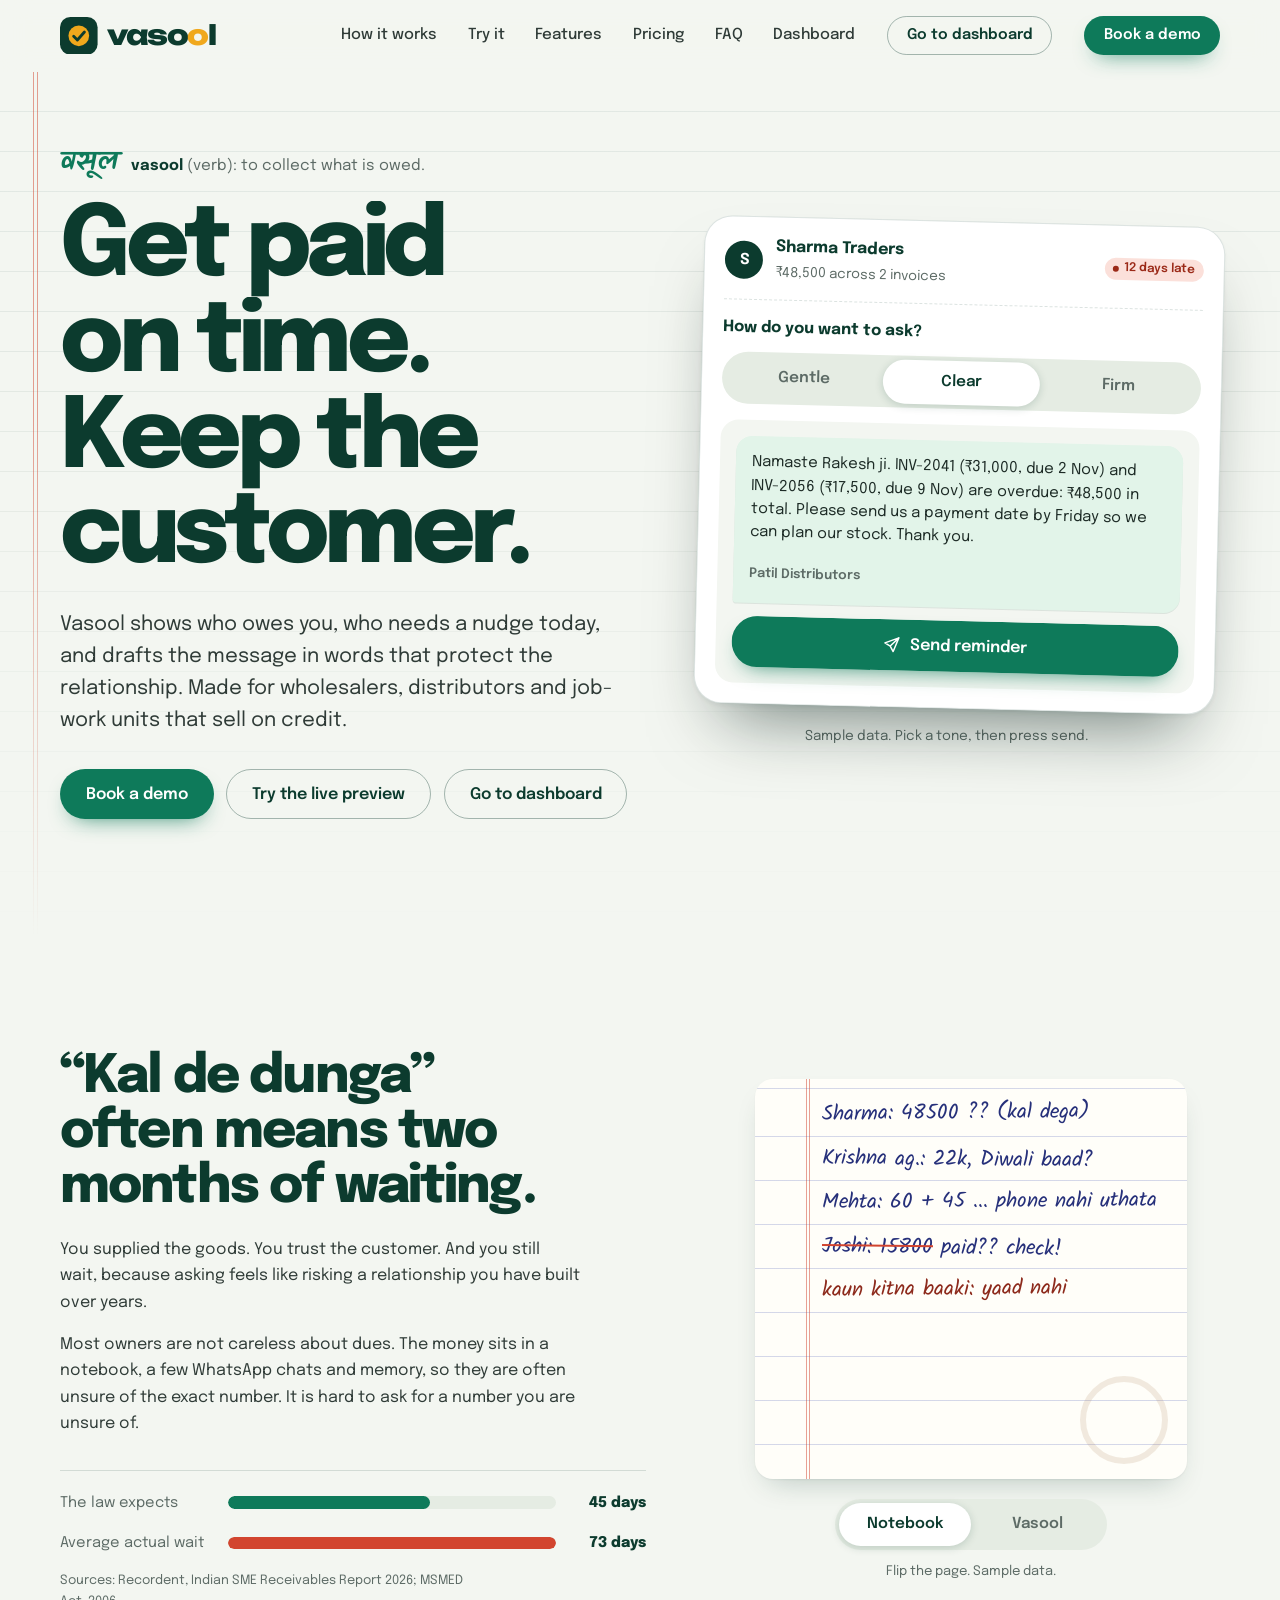
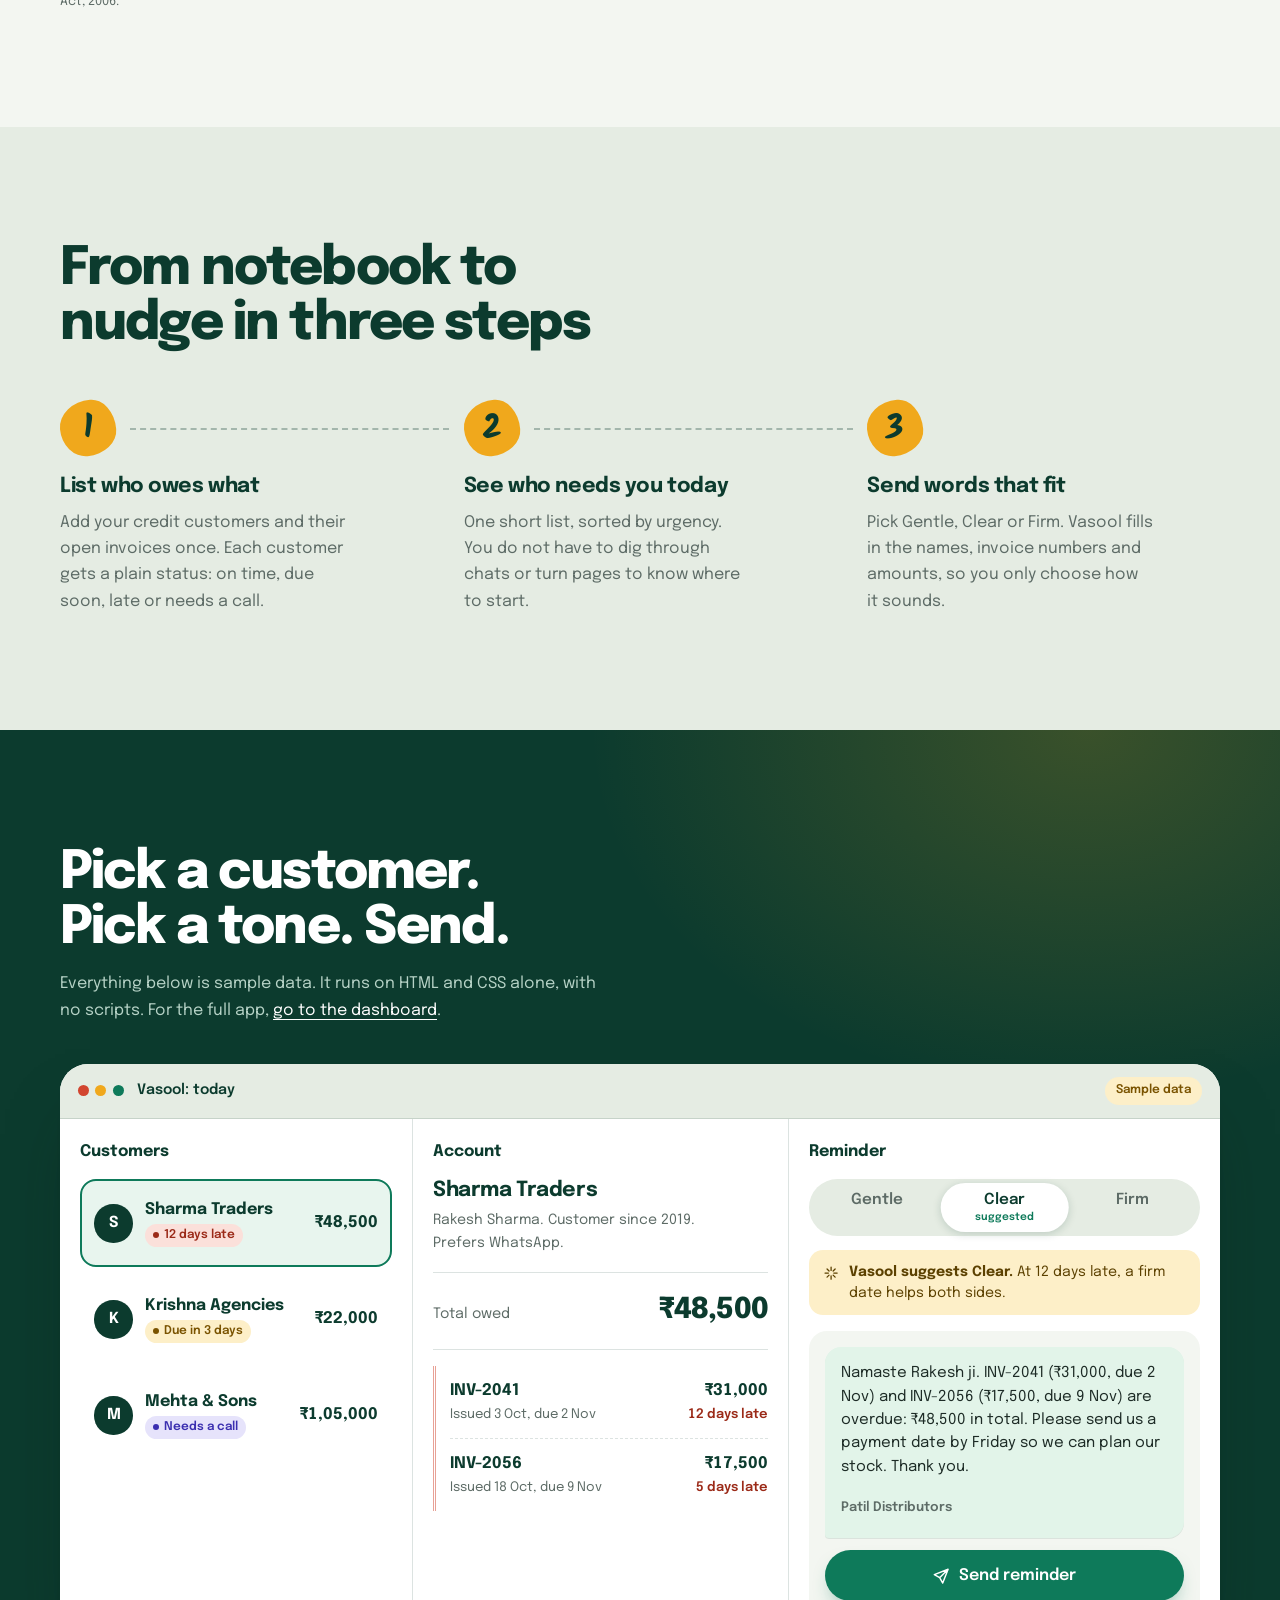
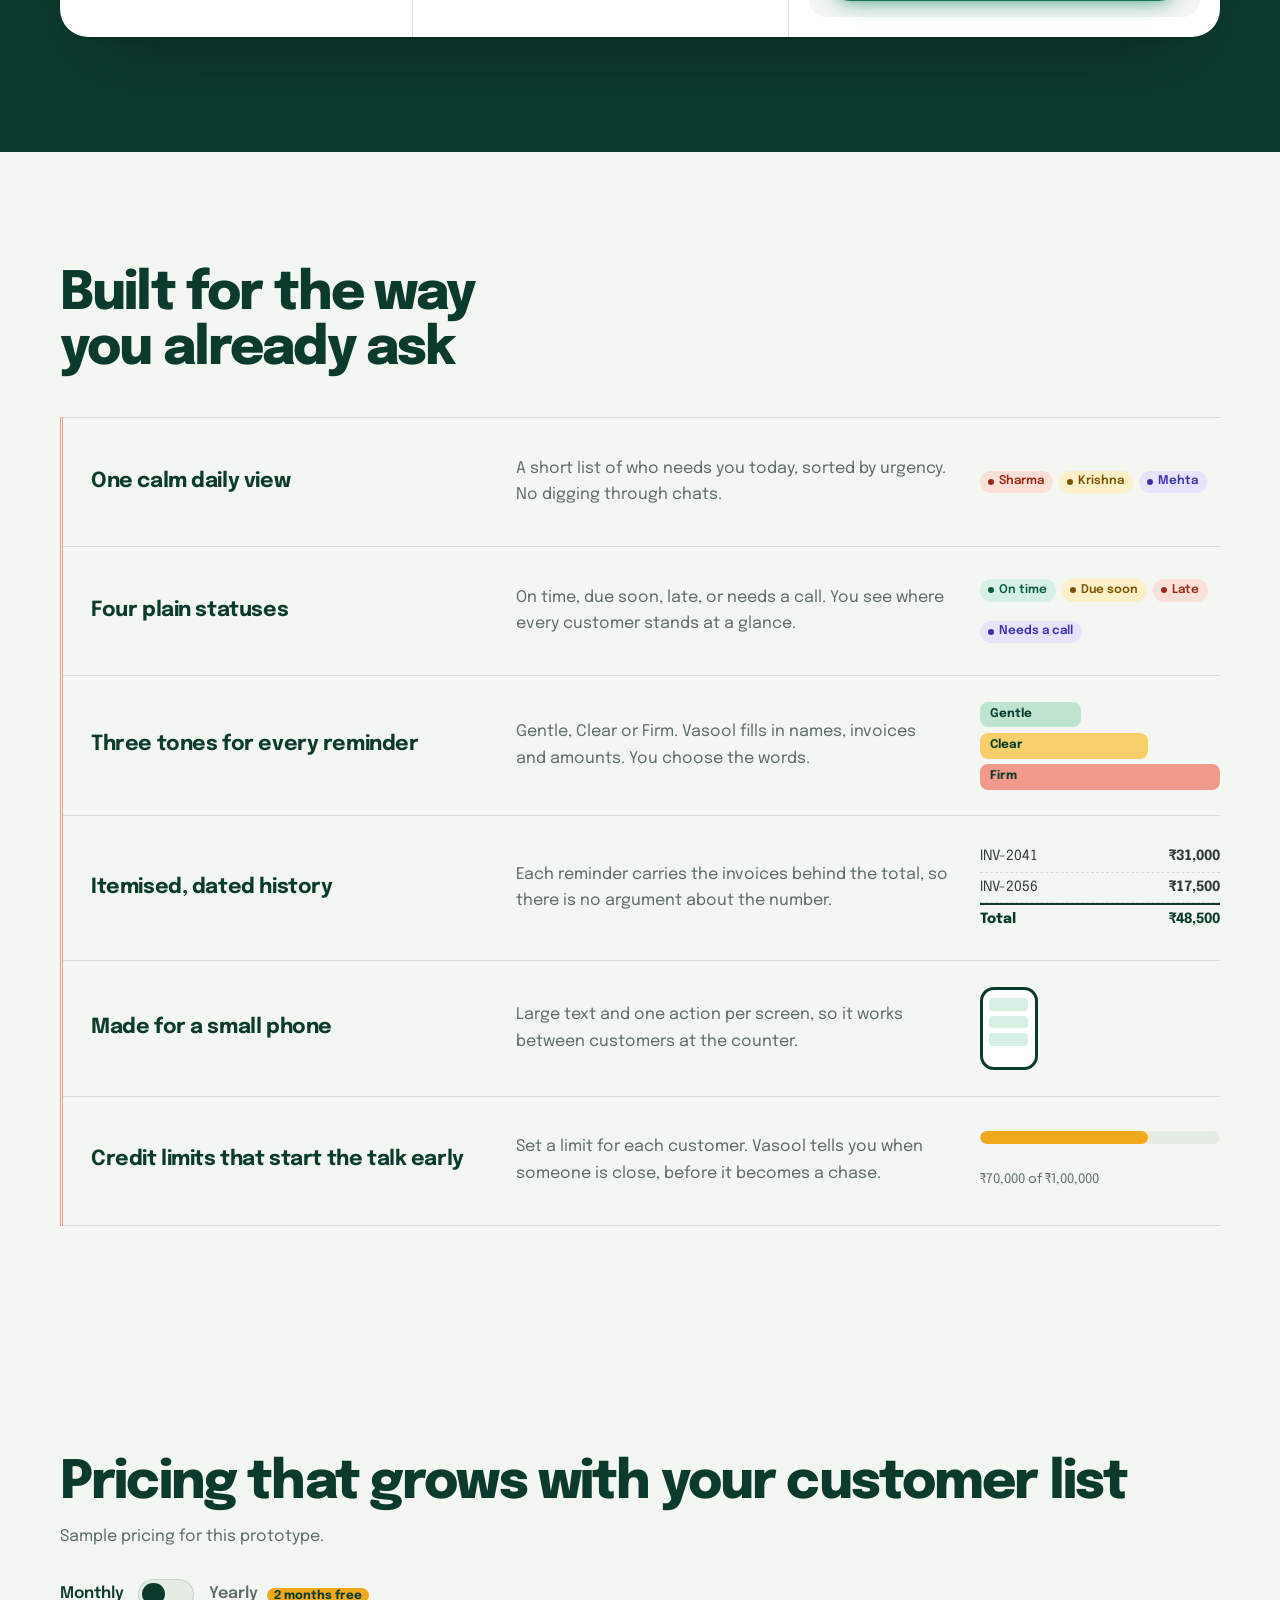
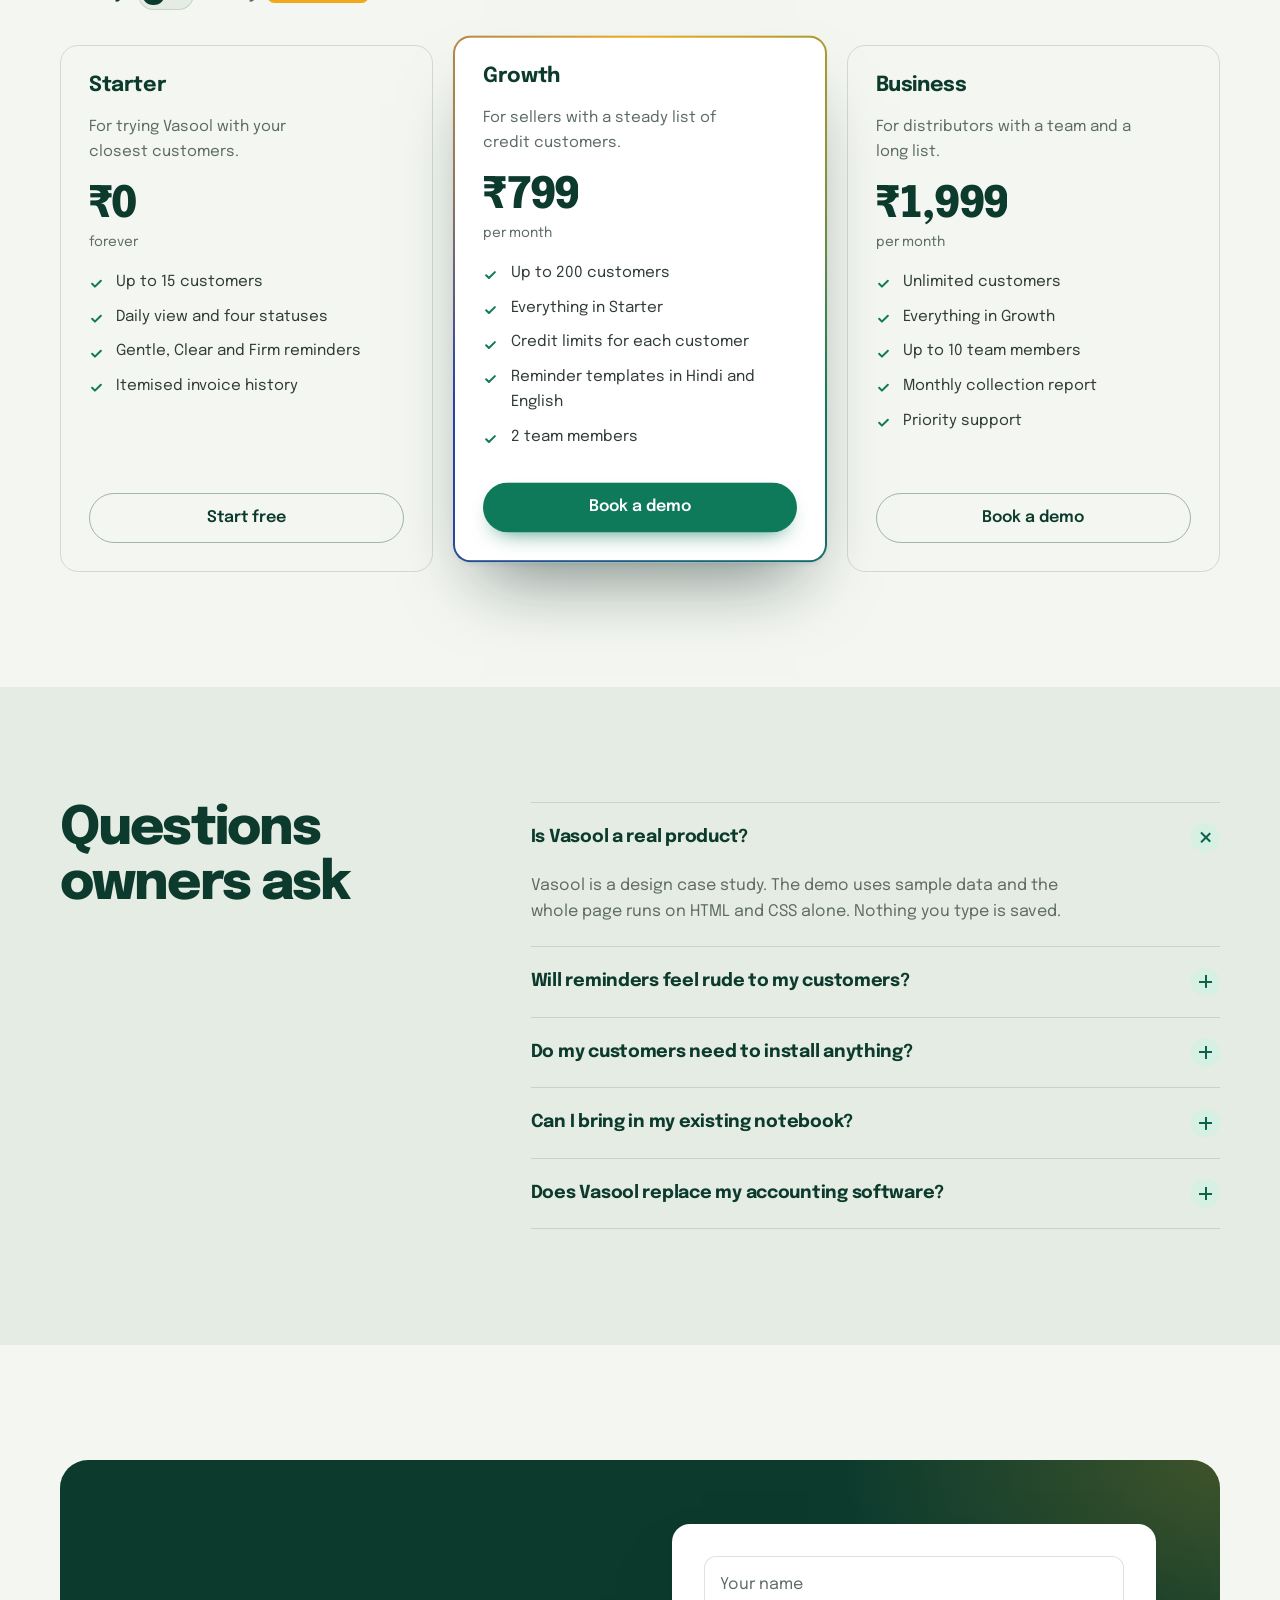
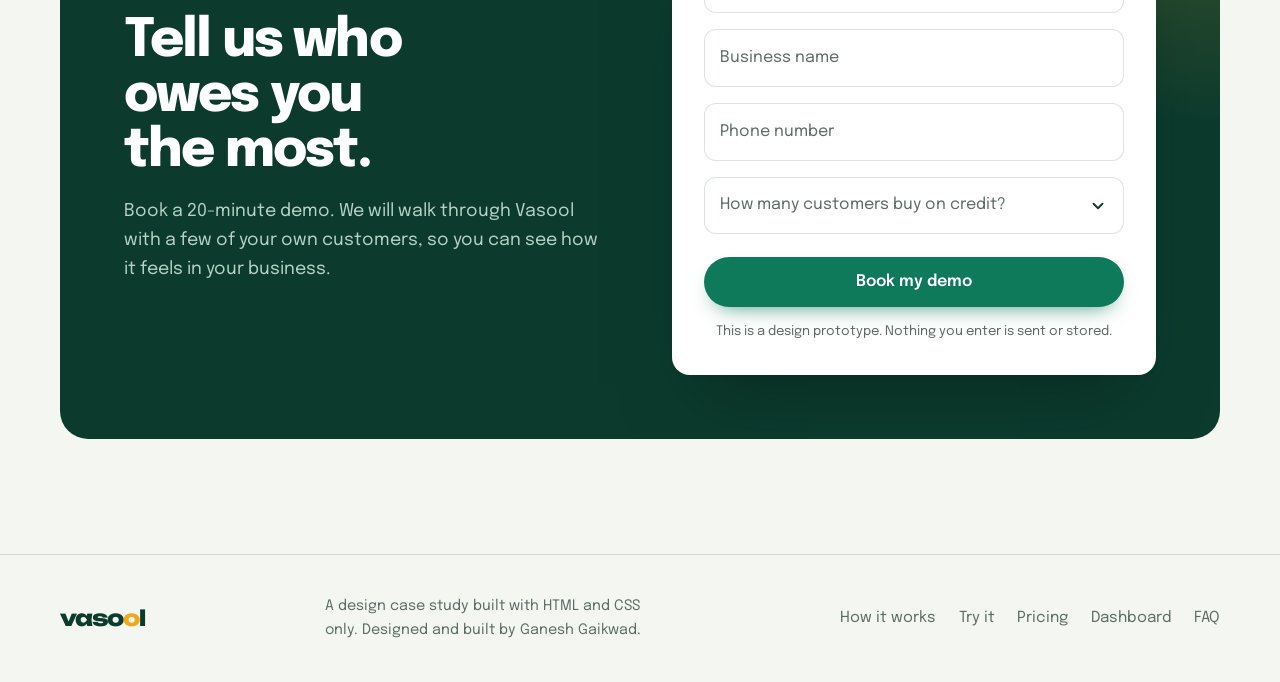
==== index.html @ 1ac50a8e "Initial commit" ====
<!DOCTYPE html>
<html lang="en">
<head>
  <meta charset="utf-8">
  <meta name="viewport" content="width=device-width, initial-scale=1">
  <title>Vasool: get paid on time, keep the customer</title>
  <meta name="description" content="Vasool helps small wholesalers, distributors and job-work units collect what they are owed, with a calm daily view and reminders that protect the relationship.">
  <meta name="theme-color" content="#f3f6f1">
  <link rel="icon" href="data:image/svg+xml,%3Csvg xmlns='http://www.w3.org/2000/svg' viewBox='0 0 40 40'%3E%3Crect width='40' height='40' rx='11' fill='%230c3b2e'/%3E%3Ccircle cx='20' cy='20' r='11' fill='%23f0a81c'/%3E%3Cpath d='M14.5 20.5l4 4 7.5-8.5' fill='none' stroke='%230c3b2e' stroke-width='3' stroke-linecap='round' stroke-linejoin='round'/%3E%3C/svg%3E">

  <!-- FONTS: Unbounded = logo, Epilogue = interface, Kalam = handwriting -->
  <link rel="preconnect" href="https://fonts.googleapis.com">
  <link rel="preconnect" href="https://fonts.gstatic.com" crossorigin>
  <link href="https://fonts.googleapis.com/css2?family=Unbounded:wght@600;800&family=Epilogue:wght@400;500;600;700;800&family=Kalam:wght@400;700&display=swap" rel="stylesheet">

  <link rel="stylesheet" href="style.css">
</head>

<body id="top">

  <svg class="sprite" aria-hidden="true" focusable="false">
    <symbol id="i-send" viewBox="0 0 24 24"><path d="M21 3L10 14M21 3l-7 18-4-7-7-4 18-7z"/></symbol>
    <symbol id="i-check" viewBox="0 0 24 24"><path d="M5 12.5l4.5 4.5L19 7.5"/></symbol>
    <symbol id="i-spark" viewBox="0 0 24 24"><path d="M12 3v5M12 16v5M3 12h5M16 12h5M6 6l3 3M15 15l3 3M18 6l-3 3M9 15l-3 3"/></symbol>
  </svg>

  <div class="progress" aria-hidden="true"></div>
  <a class="skip" href="#main">Skip to content</a>

  <!-- ============================ HEADER ============================ -->
  <header class="site-header">
    <div class="wrap bar">
      <a class="logo" href="#top" aria-label="Vasool, back to top">
        <svg class="logo-mark" viewBox="0 0 40 40" aria-hidden="true">
          <rect class="lm-bg" width="40" height="40" rx="11"/>
          <circle class="lm-coin" cx="20" cy="20" r="11"/>
          <path class="lm-tick" d="M14.5 20.5l4 4 7.5-8.5" pathLength="1"/>
        </svg>
        <span class="logo-word" aria-hidden="true">vas<span class="o o1">o</span><span class="o o2">o</span>l</span>
      </a>

      <nav class="nav" aria-label="Primary">
        <a href="#how">How it works</a>
        <a href="#try">Try it</a>
        <a href="#features">Features</a>
        <a href="#pricing">Pricing</a>
        <a href="#faq">FAQ</a>
        <a href="dashboard.html">Dashboard</a>
      </nav>

      <a class="btn btn-ghost btn-sm bar-cta" href="dashboard.html">Go to dashboard</a>
      <a class="btn btn-primary btn-sm bar-cta" href="#book">Book a demo</a>
    </div>
  </header>

  <main id="main">

    <!-- ============================ HERO ============================ -->
    <section class="hero">
      <div class="wrap hero-grid">

        <div class="hero-copy">
          <p class="dict">
            <span class="dict-word" lang="hi">वसूल</span>
            <span class="dict-def"><b>vasool</b> (verb): to collect what is owed.</span>
          </p>

          <h1 class="h1">
            <span class="line"><span>Get paid</span></span>
            <span class="line"><span>on time.</span></span>
            <span class="line"><span>Keep the</span></span>
            <span class="line"><span>customer.</span></span>
          </h1>

          <p class="lead">
            Vasool shows who owes you, who needs a nudge today, and drafts the message in words that protect the relationship. Made for wholesalers, distributors and job-work units that sell on credit.
          </p>

          <div class="hero-cta">
            <a class="btn btn-primary" href="#book">Book a demo</a>
            <a class="btn btn-ghost" href="#try">Try the live preview</a>
            <a class="btn btn-ghost" href="dashboard.html">Go to dashboard</a>
          </div>
        </div>

        <!-- Signature interaction: the tone dial -->
        <div class="dial">
          <input type="radio" name="hero-tone" id="ht1" class="vh">
          <input type="radio" name="hero-tone" id="ht2" class="vh" checked>
          <input type="radio" name="hero-tone" id="ht3" class="vh">

          <div class="dial-card">
            <div class="dial-head">
              <span class="avatar">S</span>
              <div class="who">
                <strong>Sharma Traders</strong>
                <span class="sub">₹48,500 across 2 invoices</span>
              </div>
              <span class="chip late">12 days late</span>
            </div>

            <p class="dial-q" id="dial-q">How do you want to ask?</p>
            <div class="seg" role="group" aria-labelledby="dial-q">
              <label for="ht1">Gentle</label>
              <label for="ht2">Clear</label>
              <label for="ht3">Firm</label>
            </div>

            <div class="chat">
              <div class="msg hm1">
                <input type="checkbox" id="sh1" class="vh">
                <div class="bubble">
                  <p>Namaste Rakesh ji. Hope the week is going well. A small reminder that two of our invoices, INV-2041 and INV-2056, are still open: ₹48,500 in all. Could you let us know when it can be cleared? Thank you.</p>
                  <p class="sign">Patil Distributors</p>
                  <span class="stamp" aria-hidden="true">Sent</span>
                </div>
                <label class="btn btn-primary send" for="sh1"><svg class="i" aria-hidden="true"><use href="#i-send"/></svg><span class="when-off">Send reminder</span><span class="when-on">Sent. Tap to undo</span></label>
              </div>

              <div class="msg hm2">
                <input type="checkbox" id="sh2" class="vh">
                <div class="bubble">
                  <p>Namaste Rakesh ji. INV-2041 (₹31,000, due 2 Nov) and INV-2056 (₹17,500, due 9 Nov) are overdue: ₹48,500 in total. Please send us a payment date by Friday so we can plan our stock. Thank you.</p>
                  <p class="sign">Patil Distributors</p>
                  <span class="stamp" aria-hidden="true">Sent</span>
                </div>
                <label class="btn btn-primary send" for="sh2"><svg class="i" aria-hidden="true"><use href="#i-send"/></svg><span class="when-off">Send reminder</span><span class="when-on">Sent. Tap to undo</span></label>
              </div>

              <div class="msg hm3">
                <input type="checkbox" id="sh3" class="vh">
                <div class="bubble">
                  <p>Rakesh ji, ₹48,500 across INV-2041 and INV-2056 is overdue. Please pay by Monday, or we will have to hold new orders until it is cleared. Please confirm today.</p>
                  <p class="sign">Patil Distributors</p>
                  <span class="stamp" aria-hidden="true">Sent</span>
                </div>
                <label class="btn btn-primary send" for="sh3"><svg class="i" aria-hidden="true"><use href="#i-send"/></svg><span class="when-off">Send reminder</span><span class="when-on">Sent. Tap to undo</span></label>
              </div>
            </div>
          </div>
          <p class="dial-note">Sample data. Pick a tone, then press send.</p>
        </div>

      </div>
    </section>

    <!-- ============================ PROBLEM ============================ -->
    <section class="section problem" id="problem">
      <div class="wrap problem-grid">

        <div class="problem-copy">
          <h2>“Kal de dunga” often means two months of waiting.</h2>
          <p>You supplied the goods. You trust the customer. And you still wait, because asking feels like risking a relationship you have built over years.</p>
          <p>Most owners are not careless about dues. The money sits in a notebook, a few WhatsApp chats and memory, so they are often unsure of the exact number. It is hard to ask for a number you are unsure of.</p>

          <div class="gap" role="img" aria-label="The law expects payment within 45 days. Indian small businesses wait 73 days on average.">
            <div class="gap-row">
              <span class="gap-label">The law expects</span>
              <div class="track"><i style="--w:45"></i></div>
              <b class="gap-val">45 days</b>
            </div>
            <div class="gap-row">
              <span class="gap-label">Average actual wait</span>
              <div class="track track-late"><i style="--w:73"></i></div>
              <b class="gap-val">73 days</b>
            </div>
          </div>
          <p class="source">Sources: Recordent, Indian SME Receivables Report 2026; MSMED Act, 2006.</p>
        </div>

        <!-- Flip card: notebook <-> Vasool -->
        <div class="khata">
          <input type="checkbox" id="flip" class="vh">
          <div class="khata-card">
            <div class="face face-front notebook">
              <p class="scrawl">Sharma: 48500 ?? (kal dega)</p>
              <p class="scrawl">Krishna ag.: 22k, Diwali baad?</p>
              <p class="scrawl">Mehta: 60 + 45 ... phone nahi uthata</p>
              <p class="scrawl"><s>Joshi: 15800</s> paid?? check!</p>
              <p class="scrawl">kaun kitna baaki: yaad nahi</p>
            </div>
            <div class="face face-back clean">
              <div class="clean-head"><strong>Today</strong><span>3 need a nudge</span></div>
              <ul class="clean-list">
                <li><span class="avatar">S</span><div class="who"><strong>Sharma Traders</strong><span class="chip late">12 days late</span></div><b>₹48,500</b></li>
                <li><span class="avatar">K</span><div class="who"><strong>Krishna Agencies</strong><span class="chip soon">Due in 3 days</span></div><b>₹22,000</b></li>
                <li><span class="avatar">M</span><div class="who"><strong>Mehta &amp; Sons</strong><span class="chip call">Needs a call</span></div><b>₹1,05,000</b></li>
                <li class="quiet"><span class="avatar">J</span><div class="who"><strong>Joshi Hardware</strong><span class="chip ok">On time</span></div><b>₹15,800</b></li>
              </ul>
            </div>
          </div>
          <label class="flipper" for="flip">
            <span>Notebook</span><span>Vasool</span>
          </label>
          <p class="khata-note">Flip the page. Sample data.</p>
        </div>

      </div>
    </section>

    <!-- ============================ HOW IT WORKS ============================ -->
    <section class="section how" id="how">
      <div class="wrap">
        <h2 class="sec-title">From notebook to nudge in three steps</h2>
        <ol class="steps">
          <li class="step">
            <span class="step-n" aria-hidden="true">1</span>
            <h3>List who owes what</h3>
            <p>Add your credit customers and their open invoices once. Each customer gets a plain status: on time, due soon, late or needs a call.</p>
          </li>
          <li class="step">
            <span class="step-n" aria-hidden="true">2</span>
            <h3>See who needs you today</h3>
            <p>One short list, sorted by urgency. You do not have to dig through chats or turn pages to know where to start.</p>
          </li>
          <li class="step">
            <span class="step-n" aria-hidden="true">3</span>
            <h3>Send words that fit</h3>
            <p>Pick Gentle, Clear or Firm. Vasool fills in the names, invoice numbers and amounts, so you only choose how it sounds.</p>
          </li>
        </ol>
      </div>
    </section>

    <!-- ============================ TRY IT ============================ -->
    <section class="section demo-sec" id="try">
      <div class="wrap">
        <div class="demo-head">
          <h2>Pick a customer. Pick a tone. Send.</h2>
          <p>Everything below is sample data. It runs on HTML and CSS alone, with no scripts. For the full app, <a href="dashboard.html" style="color:#fff;text-underline-offset:4px">go to the dashboard</a>.</p>
        </div>

        <div class="demo">
          <input type="radio" name="cust" id="c1" class="vh" checked>
          <input type="radio" name="cust" id="c2" class="vh">
          <input type="radio" name="cust" id="c3" class="vh">
          <input type="radio" name="tone" id="t1" class="vh">
          <input type="radio" name="tone" id="t2" class="vh" checked>
          <input type="radio" name="tone" id="t3" class="vh">

          <div class="window">
            <div class="window-bar">
              <span class="dots" aria-hidden="true"><i></i><i></i><i></i></span>
              <span class="window-title">Vasool: today</span>
              <span class="pill">Sample data</span>
            </div>

            <div class="window-body">

              <div class="col col-list">
                <p class="col-title">Customers</p>
                <div class="list">
                  <label class="cust" for="c1">
                    <span class="avatar">S</span>
                    <span class="who"><strong>Sharma Traders</strong><span class="chip late">12 days late</span></span>
                    <b>₹48,500</b>
                  </label>
                  <label class="cust" for="c2">
                    <span class="avatar">K</span>
                    <span class="who"><strong>Krishna Agencies</strong><span class="chip soon">Due in 3 days</span></span>
                    <b>₹22,000</b>
                  </label>
                  <label class="cust" for="c3">
                    <span class="avatar">M</span>
                    <span class="who"><strong>Mehta &amp; Sons</strong><span class="chip call">Needs a call</span></span>
                    <b>₹1,05,000</b>
                  </label>
                </div>
              </div>

              <div class="col col-detail">
                <p class="col-title">Account</p>

                <div class="detail detail-c1">
                  <h3>Sharma Traders</h3>
                  <p class="relation">Rakesh Sharma. Customer since 2019. Prefers WhatsApp.</p>
                  <div class="owed"><span>Total owed</span><strong>₹48,500</strong></div>
                  <ul class="ledger">
                    <li><div><b>INV-2041</b><span>Issued 3 Oct, due 2 Nov</span></div><div class="amt">₹31,000<span class="late-txt">12 days late</span></div></li>
                    <li><div><b>INV-2056</b><span>Issued 18 Oct, due 9 Nov</span></div><div class="amt">₹17,500<span class="late-txt">5 days late</span></div></li>
                  </ul>
                </div>

                <div class="detail detail-c2">
                  <h3>Krishna Agencies</h3>
                  <p class="relation">Suresh Krishna. Customer since 2021. Prefers calls.</p>
                  <div class="owed"><span>Total owed</span><strong>₹22,000</strong></div>
                  <ul class="ledger">
                    <li><div><b>INV-2063</b><span>Issued 28 Oct, due 17 Nov</span></div><div class="amt">₹22,000<span class="soon-txt">Due in 3 days</span></div></li>
                  </ul>
                </div>

                <div class="detail detail-c3">
                  <h3>Mehta &amp; Sons</h3>
                  <p class="relation">Anil Mehta. Customer since 2017. Prefers calls.</p>
                  <div class="owed"><span>Total owed</span><strong>₹1,05,000</strong></div>
                  <ul class="ledger">
                    <li><div><b>INV-1987</b><span>Issued 12 Sep, due 28 Sep</span></div><div class="amt">₹60,000<span class="late-txt">47 days late</span></div></li>
                    <li><div><b>INV-2012</b><span>Issued 30 Sep, due 15 Oct</span></div><div class="amt">₹45,000<span class="late-txt">30 days late</span></div></li>
                  </ul>
                </div>
              </div>

              <div class="col col-compose">
                <p class="col-title" id="tone-title">Reminder</p>
                <div class="seg seg-demo" role="group" aria-labelledby="tone-title">
                  <label for="t1">Gentle<small class="sug sug-t1">suggested</small></label>
                  <label for="t2">Clear<small class="sug sug-t2">suggested</small></label>
                  <label for="t3">Firm<small class="sug sug-t3">suggested</small></label>
                </div>

                <div class="vsays">
                  <svg class="i" aria-hidden="true"><use href="#i-spark"/></svg>
                  <p class="vs vs-c1"><b>Vasool suggests Clear.</b> At 12 days late, a firm date helps both sides.</p>
                  <p class="vs vs-c2"><b>Vasool suggests Gentle.</b> It is not due yet, so a friendly heads-up is enough.</p>
                  <p class="vs vs-c3"><b>Vasool suggests a call first.</b> At 47 days, a message alone can feel cold. Then send Clear.</p>
                </div>

                <div class="chat">
                  <div class="msg m-c1-t1">
                    <input type="checkbox" id="s-c1-t1" class="vh">
                    <div class="bubble"><p>Namaste Rakesh ji. Hope the week is going well. A small reminder that INV-2041 and INV-2056 are still open: ₹48,500 in all. Could you let us know when it can be cleared? Thank you.</p><p class="sign">Patil Distributors</p><span class="stamp" aria-hidden="true">Sent</span></div>
                    <label class="btn btn-primary send" for="s-c1-t1"><svg class="i" aria-hidden="true"><use href="#i-send"/></svg><span class="when-off">Send reminder</span><span class="when-on">Sent. Tap to undo</span></label>
                  </div>
                  <div class="msg m-c1-t2">
                    <input type="checkbox" id="s-c1-t2" class="vh">
                    <div class="bubble"><p>Namaste Rakesh ji. INV-2041 (₹31,000, due 2 Nov) and INV-2056 (₹17,500, due 9 Nov) are overdue: ₹48,500 in total. Please send us a payment date by Friday so we can plan our stock. Thank you.</p><p class="sign">Patil Distributors</p><span class="stamp" aria-hidden="true">Sent</span></div>
                    <label class="btn btn-primary send" for="s-c1-t2"><svg class="i" aria-hidden="true"><use href="#i-send"/></svg><span class="when-off">Send reminder</span><span class="when-on">Sent. Tap to undo</span></label>
                  </div>
                  <div class="msg m-c1-t3">
                    <input type="checkbox" id="s-c1-t3" class="vh">
                    <div class="bubble"><p>Rakesh ji, ₹48,500 across INV-2041 and INV-2056 is overdue. Please pay by Monday, or we will have to hold new orders until it is cleared. Please confirm today.</p><p class="sign">Patil Distributors</p><span class="stamp" aria-hidden="true">Sent</span></div>
                    <label class="btn btn-primary send" for="s-c1-t3"><svg class="i" aria-hidden="true"><use href="#i-send"/></svg><span class="when-off">Send reminder</span><span class="when-on">Sent. Tap to undo</span></label>
                  </div>

                  <div class="msg m-c2-t1">
                    <input type="checkbox" id="s-c2-t1" class="vh">
                    <div class="bubble"><p>Namaste Suresh ji. A quick heads-up that INV-2063 (₹22,000) falls due on 17 Nov. Our UPI details are below if that is easier. Thank you for your continued support.</p><p class="sign">Patil Distributors</p><span class="stamp" aria-hidden="true">Sent</span></div>
                    <label class="btn btn-primary send" for="s-c2-t1"><svg class="i" aria-hidden="true"><use href="#i-send"/></svg><span class="when-off">Send reminder</span><span class="when-on">Sent. Tap to undo</span></label>
                  </div>
                  <div class="msg m-c2-t2">
                    <input type="checkbox" id="s-c2-t2" class="vh">
                    <div class="bubble"><p>Namaste Suresh ji. INV-2063 for ₹22,000 is due on 17 Nov. Please confirm the payment date so we can update our books.</p><p class="sign">Patil Distributors</p><span class="stamp" aria-hidden="true">Sent</span></div>
                    <label class="btn btn-primary send" for="s-c2-t2"><svg class="i" aria-hidden="true"><use href="#i-send"/></svg><span class="when-off">Send reminder</span><span class="when-on">Sent. Tap to undo</span></label>
                  </div>
                  <div class="msg m-c2-t3">
                    <input type="checkbox" id="s-c2-t3" class="vh">
                    <div class="bubble"><p>Suresh ji, INV-2063 (₹22,000) falls due on 17 Nov. Please clear it on or before that date. We would rather not hold your next order.</p><p class="sign">Patil Distributors</p><span class="stamp" aria-hidden="true">Sent</span></div>
                    <label class="btn btn-primary send" for="s-c2-t3"><svg class="i" aria-hidden="true"><use href="#i-send"/></svg><span class="when-off">Send reminder</span><span class="when-on">Sent. Tap to undo</span></label>
                  </div>

                  <div class="msg m-c3-t1">
                    <input type="checkbox" id="s-c3-t1" class="vh">
                    <div class="bubble"><p>Namaste Anil ji. Hope you and the family are well. We wanted to check in about two open invoices, ₹1,05,000 in all. Could we find a time to talk this week? Thank you.</p><p class="sign">Patil Distributors</p><span class="stamp" aria-hidden="true">Sent</span></div>
                    <label class="btn btn-primary send" for="s-c3-t1"><svg class="i" aria-hidden="true"><use href="#i-send"/></svg><span class="when-off">Send reminder</span><span class="when-on">Sent. Tap to undo</span></label>
                  </div>
                  <div class="msg m-c3-t2">
                    <input type="checkbox" id="s-c3-t2" class="vh">
                    <div class="bubble"><p>Namaste Anil ji. INV-1987 (₹60,000) and INV-2012 (₹45,000) are overdue: ₹1,05,000 in total. Please call us today so we can agree a payment plan.</p><p class="sign">Patil Distributors</p><span class="stamp" aria-hidden="true">Sent</span></div>
                    <label class="btn btn-primary send" for="s-c3-t2"><svg class="i" aria-hidden="true"><use href="#i-send"/></svg><span class="when-off">Send reminder</span><span class="when-on">Sent. Tap to undo</span></label>
                  </div>
                  <div class="msg m-c3-t3">
                    <input type="checkbox" id="s-c3-t3" class="vh">
                    <div class="bubble"><p>Anil ji, ₹1,05,000 has been overdue for more than a month. Unless we agree a payment date by Monday, we will have to pause supplies. Please call me today.</p><p class="sign">Patil Distributors</p><span class="stamp" aria-hidden="true">Sent</span></div>
                    <label class="btn btn-primary send" for="s-c3-t3"><svg class="i" aria-hidden="true"><use href="#i-send"/></svg><span class="when-off">Send reminder</span><span class="when-on">Sent. Tap to undo</span></label>
                  </div>
                </div>
              </div>

            </div>
          </div>
        </div>
      </div>
    </section>

    <!-- ============================ FEATURES ============================ -->
    <section class="section features" id="features">
      <div class="wrap">
        <h2 class="sec-title">Built for the way you already ask</h2>

        <ul class="rows">
          <li class="row">
            <h3>One calm daily view</h3>
            <p>A short list of who needs you today, sorted by urgency. No digging through chats.</p>
            <div class="viz viz-daily" aria-hidden="true">
              <span class="chip late">Sharma</span><span class="chip soon">Krishna</span><span class="chip call">Mehta</span>
            </div>
          </li>
          <li class="row">
            <h3>Four plain statuses</h3>
            <p>On time, due soon, late, or needs a call. You see where every customer stands at a glance.</p>
            <div class="viz viz-status" aria-hidden="true">
              <span class="chip ok">On time</span><span class="chip soon">Due soon</span><span class="chip late">Late</span><span class="chip call">Needs a call</span>
            </div>
          </li>
          <li class="row">
            <h3>Three tones for every reminder</h3>
            <p>Gentle, Clear or Firm. Vasool fills in names, invoices and amounts. You choose the words.</p>
            <div class="viz viz-tone" aria-hidden="true">
              <i style="--w:42%"><b>Gentle</b></i><i style="--w:70%"><b>Clear</b></i><i style="--w:100%"><b>Firm</b></i>
            </div>
          </li>
          <li class="row">
            <h3>Itemised, dated history</h3>
            <p>Each reminder carries the invoices behind the total, so there is no argument about the number.</p>
            <div class="viz viz-ledger" aria-hidden="true">
              <p><span>INV-2041</span><b>₹31,000</b></p>
              <p><span>INV-2056</span><b>₹17,500</b></p>
              <p class="tot"><span>Total</span><b>₹48,500</b></p>
            </div>
          </li>
          <li class="row">
            <h3>Made for a small phone</h3>
            <p>Large text and one action per screen, so it works between customers at the counter.</p>
            <div class="viz viz-phone" aria-hidden="true">
              <div class="phone"><i></i><i></i><i></i></div>
            </div>
          </li>
          <li class="row">
            <h3>Credit limits that start the talk early</h3>
            <p>Set a limit for each customer. Vasool tells you when someone is close, before it becomes a chase.</p>
            <div class="viz viz-limit" aria-hidden="true">
              <div class="meter"><i></i></div>
              <small class="s1">₹70,000 of ₹1,00,000</small>
              <small class="s2">Limit reached. Time to talk.</small>
            </div>
          </li>
        </ul>
      </div>
    </section>

    <!-- ============================ PRICING ============================ -->
    <section class="section pricing" id="pricing">
      <div class="wrap">
        <div class="pricing-head">
          <h2>Pricing that grows with your customer list</h2>
          <p>Sample pricing for this prototype.</p>
        </div>

        <div class="pricing-wrap">
          <input type="checkbox" id="yearly" class="vh">
          <div class="billing">
            <span class="b-m">Monthly</span>
            <label class="switch" for="yearly"><span class="sr-only">Bill yearly</span><i></i></label>
            <span class="b-y">Yearly <em>2 months free</em></span>
          </div>

          <div class="plans">
            <article class="plan">
              <h3>Starter</h3>
              <p class="plan-for">For trying Vasool with your closest customers.</p>
              <p class="price"><span class="roll"><span class="roll-in"><b>₹0</b><b>₹0</b></span></span><small>forever</small></p>
              <ul class="plan-list">
                <li>Up to 15 customers</li>
                <li>Daily view and four statuses</li>
                <li>Gentle, Clear and Firm reminders</li>
                <li>Itemised invoice history</li>
              </ul>
              <a class="btn btn-ghost" href="dashboard.html">Start free</a>
            </article>

            <article class="plan plan-featured">
              <h3>Growth</h3>
              <p class="plan-for">For sellers with a steady list of credit customers.</p>
              <p class="price"><span class="roll"><span class="roll-in"><b>₹799</b><b>₹666</b></span></span><small><span class="per-m">per month</span><span class="per-y">per month, billed ₹7,990 yearly</span></small></p>
              <ul class="plan-list">
                <li>Up to 200 customers</li>
                <li>Everything in Starter</li>
                <li>Credit limits for each customer</li>
                <li>Reminder templates in Hindi and English</li>
                <li>2 team members</li>
              </ul>
              <a class="btn btn-primary" href="#book">Book a demo</a>
            </article>

            <article class="plan">
              <h3>Business</h3>
              <p class="plan-for">For distributors with a team and a long list.</p>
              <p class="price"><span class="roll"><span class="roll-in"><b>₹1,999</b><b>₹1,666</b></span></span><small><span class="per-m">per month</span><span class="per-y">per month, billed ₹19,990 yearly</span></small></p>
              <ul class="plan-list">
                <li>Unlimited customers</li>
                <li>Everything in Growth</li>
                <li>Up to 10 team members</li>
                <li>Monthly collection report</li>
                <li>Priority support</li>
              </ul>
              <a class="btn btn-ghost" href="#book">Book a demo</a>
            </article>
          </div>
        </div>
      </div>
    </section>

    <!-- ============================ FAQ ============================ -->
    <section class="section faq" id="faq">
      <div class="wrap faq-grid">
        <h2>Questions owners ask</h2>
        <div class="faq-list">
          <details name="faq" open>
            <summary>Is Vasool a real product?</summary>
            <p>Vasool is a design case study. The demo uses sample data and the whole page runs on HTML and CSS alone. Nothing you type is saved.</p>
          </details>
          <details name="faq">
            <summary>Will reminders feel rude to my customers?</summary>
            <p>Every reminder can start Gentle. Clear and Firm are one tap away, and Vasool suggests the tone that fits how late the payment is.</p>
          </details>
          <details name="faq">
            <summary>Do my customers need to install anything?</summary>
            <p>No. A reminder is a plain message your customer can read on any phone.</p>
          </details>
          <details name="faq">
            <summary>Can I bring in my existing notebook?</summary>
            <p>You add your customers and open invoices once. After that, Vasool keeps the running total for each customer.</p>
          </details>
          <details name="faq">
            <summary>Does Vasool replace my accounting software?</summary>
            <p>No. It does one job: collecting what you are owed. It sits beside your billing or accounts tool.</p>
          </details>
        </div>
      </div>
    </section>

    <!-- ============================ BOOK A DEMO ============================ -->
    <section class="book" id="book">
      <div class="wrap">
        <div class="book-panel">
          <div class="book-copy">
            <h2>Tell us who owes you the most.</h2>
            <p>Book a 20-minute demo. We will walk through Vasool with a few of your own customers, so you can see how it feels in your business.</p>
          </div>

          <div class="book-card">
            <form class="form" action="#thanks" method="get">
              <div class="field">
                <input id="f-name" name="name" type="text" placeholder=" " autocomplete="name" required>
                <label for="f-name">Your name</label>
              </div>
              <div class="field">
                <input id="f-biz" name="business" type="text" placeholder=" " autocomplete="organization" required>
                <label for="f-biz">Business name</label>
              </div>
              <div class="field">
                <input id="f-tel" name="phone" type="tel" placeholder=" " autocomplete="tel" inputmode="tel" required>
                <label for="f-tel">Phone number</label>
              </div>
              <div class="field">
                <select id="f-size" name="customers" required>
                  <option value="" disabled selected hidden></option>
                  <option>Up to 20</option>
                  <option>21 to 100</option>
                  <option>101 to 300</option>
                  <option>More than 300</option>
                </select>
                <label for="f-size">How many customers buy on credit?</label>
              </div>
              <button class="btn btn-primary" type="submit">Book my demo</button>
              <p class="fine">This is a design prototype. Nothing you enter is sent or stored.</p>
            </form>

            <div class="thanks" id="thanks">
              <svg class="thanks-mark" viewBox="0 0 40 40" aria-hidden="true">
                <circle cx="20" cy="20" r="18" />
                <path d="M12 20.5l5.5 5.5L28.5 14" pathLength="1"/>
              </svg>
              <h3>Demo requested</h3>
              <p>Thank you. Because this is a prototype, nothing was actually sent.</p>
              <a class="btn btn-ghost" href="#top">Back to the top</a>
            </div>
          </div>
        </div>
      </div>
    </section>

  </main>

  <!-- ============================ FOOTER ============================ -->
  <footer class="site-footer">
    <div class="wrap foot">
      <a class="logo logo-sm" href="#top" aria-label="Vasool, back to top">
        <span class="logo-word" aria-hidden="true">vas<span class="o o1">o</span><span class="o o2">o</span>l</span>
      </a>
      <p>A design case study built with HTML and CSS only. Designed and built by Ganesh Gaikwad.</p>
      <nav class="foot-nav" aria-label="Footer">
        <a href="#how">How it works</a>
        <a href="#try">Try it</a>
        <a href="#pricing">Pricing</a>
        <a href="dashboard.html">Dashboard</a>
        <a href="#faq">FAQ</a>
      </nav>
    </div>
  </footer>

</body>
</html>
---- style.css ----
/* =====================================================================
   VASOOL  |  B2B SaaS landing page
   HTML + CSS only. No JavaScript anywhere.

   Design idea: the Indian bahi-khata (ledger book).
   - Ledger green, marigold, and rubber-stamp blue
   - A red double margin rule is the recurring ledger detail
   - Fonts: Unbounded (logo only), Epilogue (everything else), Kalam (handwriting)

   CONTENTS
   1.  Tokens          7.  Problem + flip card     13. Book a demo
   2.  Base            8.  How it works            14. Footer
   3.  Header + logo   9.  Try it (demo app)       15. Scroll-linked motion
   4.  Buttons        10.  Features                16. Responsive
   5.  Shared bits    11.  Pricing                 17. Reduced motion
   6.  Hero + dial    12.  FAQ
   ===================================================================== */


/* 1. TOKENS ---------------------------------------------------------- */
:root {
  /* colour */
  --paper: #f3f6f1;
  --paper-2: #e5ece3;
  --card: #ffffff;
  --ledger: #0c3b2e;          /* deep ledger green: headings, dark sections */
  --field: #0e7a5a;           /* primary action */
  --field-dark: #0a634a;
  --field-tint: #d6f0e4;
  --field-wash: #e8f5ee;
  --marigold: #f0a81c;        /* coin + highlights */
  --marigold-tint: #fdefc8;
  --stamp: #2a3fa8;           /* rubber-stamp ink */
  --rubric: #d2452f;          /* late */
  --rubric-tint: #fbe0da;
  --violet: #5b4bdb;          /* needs a call */
  --violet-tint: #e6e3fb;
  --text: #2f3b37;
  --muted: #5d6b66;
  --line: rgba(12, 59, 46, .14);
  --margin-rule: rgba(210, 69, 47, .5);

  /* type */
  --font-logo: "Unbounded", "Epilogue", system-ui, sans-serif;
  --font-ui: "Epilogue", system-ui, -apple-system, "Segoe UI", Roboto, "Noto Sans", sans-serif;
  --font-hand: "Kalam", "Segoe Print", "Bradley Hand", cursive;

  /* motion */
  --ease: cubic-bezier(.22, 1, .36, 1);
  --spring: linear(0, 0.009, 0.035 2.1%, 0.141 4.4%, 0.281 6.7%, 0.723 12.9%, 0.938 16.7%, 1.017, 1.077, 1.121, 1.149 24.3%, 1.159, 1.163, 1.161, 1.154 29.9%, 1.129 32.8%, 1.051 39.6%, 1.017 43.1%, 0.991, 0.977 51%, 0.974 53.8%, 0.975 57.1%, 0.997 69.8%, 1.003 76.9%, 1.004 83.8%, 1);

  /* shape + space */
  --r-sm: 10px;
  --r-md: 18px;
  --r-lg: 28px;
  --gutter: clamp(1.1rem, 4vw, 2rem);
  --section: clamp(4.5rem, 9vw, 8rem);
  --shadow-md: 0 1px 2px rgba(12, 59, 46, .06), 0 14px 30px -14px rgba(12, 59, 46, .28);
  --shadow-lg: 0 2px 4px rgba(12, 59, 46, .06), 0 40px 70px -30px rgba(6, 30, 23, .55);
}

/* animatable custom properties (used by the rotating pricing border) */
@property --angle {
  syntax: "<angle>";
  inherits: false;
  initial-value: 0deg;
}


/* 2. BASE ------------------------------------------------------------ */
*, *::before, *::after { box-sizing: border-box; }
* { margin: 0; -webkit-tap-highlight-color: transparent; }

html {
  scroll-behavior: smooth;
  scroll-padding-top: 6rem;
  interpolate-size: allow-keywords;      /* lets height animate to "auto" (FAQ) */
  -webkit-text-size-adjust: 100%;
}

body {
  font: 400 1rem/1.65 var(--font-ui);
  color: var(--text);
  background: var(--paper);
  -webkit-font-smoothing: antialiased;
  text-rendering: optimizeLegibility;
  overflow-x: clip;
}

h1, h2, h3 {
  font-family: var(--font-ui);
  font-weight: 800;
  color: var(--ledger);
  text-wrap: balance;
}
h2 { font-size: clamp(1.9rem, 1.1rem + 2.9vw, 3.3rem); line-height: 1.04; letter-spacing: -.035em; }
h3 { font-size: 1.3rem; line-height: 1.2; letter-spacing: -.02em; font-weight: 700; }
p { text-wrap: pretty; max-width: 62ch; }
a { color: inherit; }
ul, ol { padding: 0; list-style: none; }
button, input, select { font: inherit; color: inherit; }
s { text-decoration-thickness: 2px; text-decoration-color: var(--rubric); }

::selection { background: var(--marigold); color: var(--ledger); }

:focus-visible { outline: 3px solid var(--marigold); outline-offset: 3px; border-radius: 6px; }

.wrap { width: min(1160px, 100% - 2 * var(--gutter)); margin-inline: auto; }
.section { padding-block: var(--section); }
.sec-title { max-width: 18ch; }

.sprite { position: absolute; width: 0; height: 0; overflow: hidden; }
.i { width: 1.15em; height: 1.15em; fill: none; stroke: currentColor; stroke-width: 1.9; stroke-linecap: round; stroke-linejoin: round; flex: none; }

/* Visually hidden but still focusable: used for the CSS-only radios/checkboxes */
.vh { position: absolute; opacity: 0; width: 1px; height: 1px; margin: -1px; overflow: hidden; pointer-events: none; }
.sr-only { position: absolute; width: 1px; height: 1px; margin: -1px; padding: 0; overflow: hidden; clip: rect(0 0 0 0); white-space: nowrap; border: 0; }

.skip { position: fixed; left: 1rem; top: -4rem; z-index: 100; background: var(--ledger); color: #fff; padding: .6rem 1rem; border-radius: 8px; transition: top .3s var(--ease); }
.skip:focus { top: 1rem; }

.progress {
  position: fixed; inset: 0 0 auto 0; height: 3px; z-index: 60;
  background: linear-gradient(90deg, var(--field), var(--marigold));
  transform-origin: left; transform: scaleX(0);
}


/* 3. HEADER + LOGO --------------------------------------------------- */
.site-header {
  position: sticky; top: 0; z-index: 50;
  background: rgba(243, 246, 241, .94);
  -webkit-backdrop-filter: blur(14px) saturate(1.4);
  backdrop-filter: blur(14px) saturate(1.4);
  border-bottom: 1px solid transparent;
}
.bar { display: flex; align-items: center; justify-content: space-between; gap: 1rem 2rem; padding-block: 1rem; }

/* The logo: a coin-and-tick mark + a wide, rounded wordmark.
   The two o's are coins. Hover: they hop, the tick redraws. */
.logo { display: inline-flex; align-items: center; gap: .6rem; color: var(--ledger); text-decoration: none; border-radius: 12px; }
.logo-mark { width: 2.35rem; height: 2.35rem; transition: transform .8s var(--spring); }
.lm-bg { fill: var(--ledger); }
.lm-coin { fill: var(--marigold); }
.lm-tick { fill: none; stroke: var(--ledger); stroke-width: 3; stroke-linecap: round; stroke-linejoin: round; stroke-dasharray: 1; stroke-dashoffset: 0; }
.logo-word { font-family: var(--font-logo); font-weight: 800; font-size: 1.7rem; letter-spacing: -.055em; line-height: 1; }
.logo-word .o { display: inline-block; }
.logo-word .o2 { color: var(--marigold); }
.logo:hover .logo-mark { transform: rotate(-12deg) scale(1.08); }
.logo:hover .lm-tick { animation: draw .6s .1s var(--ease) both; }
.logo:hover .o1 { animation: hop .6s var(--ease); }
.logo:hover .o2 { animation: hop .6s .09s var(--ease); }
.logo-sm .logo-word { font-size: 1.35rem; }

.nav { display: flex; align-items: center; gap: clamp(1rem, 2.4vw, 2.1rem); margin-left: auto; }
.nav a { position: relative; text-decoration: none; font-size: .95rem; font-weight: 500; color: var(--text); padding-block: .35rem; white-space: nowrap; }
.nav a::after {
  content: ""; position: absolute; inset: auto 0 0 0; height: 2px; border-radius: 2px;
  background: linear-gradient(90deg, var(--field), var(--marigold));
  transform: scaleX(0); transform-origin: right; transition: transform .5s var(--ease);
}
.nav a:hover::after { transform: scaleX(1); transform-origin: left; }

.foot-nav { display: flex; gap: 1.4rem; }
.foot-nav a { font-size: .95rem; text-decoration: none; color: var(--muted); }
.foot-nav a:hover { color: var(--ledger); text-decoration: underline; text-underline-offset: 4px; }


/* 4. BUTTONS --------------------------------------------------------- */
.btn {
  position: relative; display: inline-flex; align-items: center; gap: .55rem;
  padding: .95rem 1.55rem; border-radius: 999px; border: 1.5px solid transparent;
  font-weight: 600; font-size: 1rem; line-height: 1.1; text-decoration: none; cursor: pointer;
  overflow: hidden; isolation: isolate; user-select: none;
  transition: transform .45s var(--spring), box-shadow .4s var(--ease), background-color .3s, color .3s, border-color .3s;
}
/* light sweep on hover */
.btn::before {
  content: ""; position: absolute; inset: 0; z-index: -1;
  background: linear-gradient(110deg, transparent 25%, rgba(255, 255, 255, .38) 50%, transparent 75%);
  transform: translateX(-130%); transition: transform .8s var(--ease);
}
.btn:hover::before { transform: translateX(130%); }
.btn:hover { transform: translateY(-2px); }
.btn:active { transform: translateY(0) scale(.97); transition-duration: .12s; }
.btn-sm { padding: .65rem 1.15rem; font-size: .92rem; }

.btn-primary { background: var(--field); color: #fff; box-shadow: 0 10px 22px -12px rgba(14, 122, 90, .9); }
.btn-primary:hover { background: var(--field-dark); box-shadow: 0 16px 28px -14px rgba(14, 122, 90, .95); }
.btn-ghost { background: transparent; color: var(--ledger); border-color: rgba(12, 59, 46, .35); }
.btn-ghost:hover { background: var(--ledger); color: #fff; border-color: var(--ledger); }


/* 5. SHARED BITS: chips, avatars, segmented control, chat ----------- */
.chip {
  display: inline-flex; align-items: center; gap: .4em; padding: .28em .7em;
  border-radius: 999px; font-size: .75rem; font-weight: 600; line-height: 1.3; white-space: nowrap;
}
.chip::before { content: ""; width: .5em; height: .5em; border-radius: 50%; background: currentColor; }
.chip.late { background: var(--rubric-tint); color: #9b2a18; }
.chip.soon { background: var(--marigold-tint); color: #7a5300; }
.chip.call { background: var(--violet-tint); color: #3b2fb0; }
.chip.ok   { background: var(--field-tint); color: #0a5a42; }
.chip.late::before, .chip.call::before { animation: pulse 2.2s ease-out infinite; }

.avatar {
  display: grid; place-items: center; width: 2.4rem; height: 2.4rem; border-radius: 50%;
  background: var(--ledger); color: #fff; font-weight: 700; font-size: .95rem; flex: none;
}
.who { display: flex; flex-direction: column; align-items: flex-start; gap: .3rem; min-width: 0; }
.who strong { font-weight: 700; color: var(--ledger); line-height: 1.2; }
.who .sub { font-size: .85rem; color: var(--muted); }
.pill { font-size: .75rem; font-weight: 600; padding: .25rem .7rem; border-radius: 999px; background: var(--marigold-tint); color: #7a5300; }

/* Segmented control with a sliding highlight (Gentle / Clear / Firm) */
.seg {
  position: relative; display: grid; grid-template-columns: repeat(3, 1fr);
  padding: 4px; background: var(--paper-2); border-radius: 999px;
}
.seg::before {
  content: ""; position: absolute; top: 4px; bottom: 4px; left: 4px; width: calc((100% - 8px) / 3);
  background: #fff; border-radius: 999px; box-shadow: 0 2px 8px rgba(12, 59, 46, .18);
  transition: transform .6s var(--spring);
}
.seg label { position: relative; z-index: 1; padding: .6rem .5rem; text-align: center; font-weight: 600; font-size: .95rem; color: var(--muted); cursor: pointer; user-select: none; transition: color .3s; }
.seg label:hover { color: var(--ledger); }

/* Chat area + message bubble + the rubber stamp */
.chat { position: relative; margin-top: 1rem; padding: 1rem; border-radius: var(--r-md); background: var(--paper); }
.msg { display: none; }
.msg { animation: bubble-in .7s var(--spring); transform-origin: left bottom; }
.bubble {
  position: relative; padding: .95rem 1rem 1.2rem; background: #e2f4e9; color: #1d2b26;
  border-radius: 16px 16px 16px 4px; font-size: .94rem; line-height: 1.55;
  box-shadow: 0 1px 0 rgba(12, 59, 46, .1);
}
.bubble p { max-width: none; }
.bubble .sign { margin-top: 1.2rem; font-weight: 600; font-size: .82rem; color: var(--muted); }

.stamp {
  position: absolute; right: .8rem; bottom: .6rem;
  padding: .12em .6em; border: 3px solid var(--stamp); outline: 1px solid var(--stamp); outline-offset: 3px;
  border-radius: 6px; color: var(--stamp);
  font-weight: 800; font-size: 1.3rem; letter-spacing: .16em; text-transform: uppercase; line-height: 1.2;
  text-shadow: 0 0 1px currentColor; mix-blend-mode: multiply; pointer-events: none;
  opacity: 0; transform: rotate(-9deg);
}
.msg input:checked ~ .bubble .stamp { opacity: .9; animation: slam .55s cubic-bezier(.2, 1.4, .35, 1) both; }
.msg input:checked ~ .bubble { animation: thump .45s .2s; }

.send { width: 100%; justify-content: center; margin-top: .8rem; }
.when-on { display: none; }
.msg input:checked ~ .send { background: var(--field-tint); color: var(--field-dark); box-shadow: none; }
.msg input:checked ~ .send .when-off { display: none; }
.msg input:checked ~ .send .when-on { display: inline; }
.msg input:focus-visible ~ .send { outline: 3px solid var(--marigold); outline-offset: 3px; }


/* 6. HERO ------------------------------------------------------------ */
.hero { position: relative; isolation: isolate; padding-block: clamp(2.5rem, 6vw, 5rem) var(--section); }
/* ruled ledger paper + red double margin rule, fading out downward */
.hero::before {
  content: ""; position: absolute; inset: 0; z-index: -1;
  background: repeating-linear-gradient(to bottom, transparent 0 39px, rgba(12, 59, 46, .07) 39px 40px);
  -webkit-mask-image: linear-gradient(to bottom, #000 35%, transparent);
  mask-image: linear-gradient(to bottom, #000 35%, transparent);
}
.hero::after {
  content: ""; position: absolute; top: 0; bottom: 0; left: clamp(.5rem, 2.6vw, 2.4rem); width: 5px; z-index: -1;
  border-inline: 1px solid var(--margin-rule);
  -webkit-mask-image: linear-gradient(to bottom, #000 40%, transparent);
  mask-image: linear-gradient(to bottom, #000 40%, transparent);
}
.hero-grid { display: grid; grid-template-columns: minmax(0, 1.05fr) minmax(0, .95fr); gap: clamp(2rem, 5vw, 4.5rem); align-items: center; }

.dict { display: flex; align-items: baseline; gap: .8rem; margin-bottom: 1.4rem; }
.dict-word { font-family: var(--font-hand); font-size: 1.7rem; font-weight: 700; color: var(--field); line-height: 1; }
.dict-def { font-size: .95rem; color: var(--muted); }
.dict-def b { color: var(--ledger); font-weight: 700; }

.h1 { font-size: clamp(3rem, 1rem + 7.4vw, 6.1rem); line-height: .98; letter-spacing: -.055em; }
/* page-load: each line rises out of a mask (padding keeps descenders from being clipped) */
.h1 .line { display: block; overflow: hidden; padding-bottom: .22em; margin-bottom: -.22em; }
.h1 .line > span { display: block; animation: rise 1.1s var(--ease) both; }
.h1 .line:nth-child(2) > span { animation-delay: .09s; }
.h1 .line:nth-child(3) > span { animation-delay: .18s; }
.h1 .line:nth-child(4) > span { animation-delay: .27s; }

.lead { margin-top: 1.6rem; font-size: clamp(1.05rem, .95rem + .4vw, 1.25rem); line-height: 1.6; max-width: 34em; animation: fade-up .9s .55s var(--ease) both; }
.hero-cta { display: flex; flex-wrap: wrap; gap: .8rem; margin-top: 2rem; animation: fade-up .9s .68s var(--ease) both; }

/* the tone dial card */
.dial { position: relative; animation: fade-up 1s .45s var(--ease) both; }
.dial-card {
  background: var(--card); border: 1px solid var(--line); border-radius: var(--r-lg);
  padding: 1.25rem; box-shadow: var(--shadow-lg);
  transform: rotate(1.4deg); transition: transform .8s var(--spring);
}
.dial:hover .dial-card, .dial:focus-within .dial-card { transform: rotate(0deg); }
.dial-head { display: flex; align-items: center; gap: .8rem; padding-bottom: 1rem; border-bottom: 1px dashed var(--line); }
.dial-head .who { flex: 1; }
.dial-q { margin: 1rem 0 .6rem; font-weight: 700; color: var(--ledger); font-size: .98rem; }
.dial-note { margin-top: 1rem; font-size: .85rem; color: var(--muted); text-align: center; }
.dial .chat { min-height: 15.5rem; }

#ht1:checked ~ .dial-card .hm1,
#ht2:checked ~ .dial-card .hm2,
#ht3:checked ~ .dial-card .hm3 { display: block; }
#ht2:checked ~ .dial-card .seg::before { transform: translateX(100%); }
#ht3:checked ~ .dial-card .seg::before { transform: translateX(200%); }


/* 7. PROBLEM + FLIP CARD -------------------------------------------- */
.problem { background: var(--paper); }
.problem-grid { display: grid; grid-template-columns: minmax(0, 1fr) minmax(0, .85fr); gap: clamp(2rem, 6vw, 5.5rem); align-items: center; }
.problem-copy h2 { max-width: 15ch; margin-bottom: 1.4rem; }
.problem-copy p + p { margin-top: 1rem; }

/* 45 days vs 73 days */
.gap { display: grid; gap: 1rem; margin-top: 2rem; padding: 1.25rem 0 0; border-top: 1px solid var(--line); }
.gap-row { display: grid; grid-template-columns: 9.5rem minmax(0, 1fr) 4.6rem; gap: 1rem; align-items: center; font-size: .92rem; }
.gap-label { color: var(--muted); line-height: 1.3; }
.gap-val { text-align: right; font-weight: 800; color: var(--ledger); font-variant-numeric: tabular-nums; }
.track { height: .8rem; background: var(--paper-2); border-radius: 999px; overflow: hidden; }
.track i { display: block; height: 100%; width: calc(var(--w) / 73 * 100%); background: var(--field); border-radius: inherit; }
.track-late i { background: var(--rubric); }
.source { margin-top: .9rem; font-size: .8rem; color: var(--muted); }

/* Flip card: handwritten notebook <-> clean Vasool list */
.khata { width: 100%; max-width: 27rem; justify-self: center; perspective: 1400px; }
.khata-card { position: relative; height: 25rem; transform-style: preserve-3d; transition: transform 1s var(--spring); }
#flip:checked ~ .khata-card { transform: rotateY(180deg); }
.face { position: absolute; inset: 0; border-radius: var(--r-md); overflow: hidden; backface-visibility: hidden; -webkit-backface-visibility: hidden; box-shadow: var(--shadow-md); }

.notebook {
  padding: 14px 1.2rem 1rem 4.2rem; background-color: #fffef9;
  background-image: repeating-linear-gradient(to bottom, transparent 0 43px, rgba(42, 63, 168, .2) 43px 44px);
  background-position: 0 14px;
  font-family: var(--font-hand); font-size: 1.32rem; line-height: 44px; color: #26307a;
}
.notebook::before { content: ""; position: absolute; top: 0; bottom: 0; left: 3.2rem; width: 4px; border-inline: 1px solid var(--margin-rule); }
.notebook::after { content: ""; position: absolute; right: 1.2rem; bottom: .9rem; width: 5.5rem; height: 5.5rem; border-radius: 50%; border: 6px solid rgba(150, 95, 45, .13); }
.scrawl { max-width: none; white-space: nowrap; transform: rotate(var(--r, 0deg)); transform-origin: left center; }
.scrawl:nth-child(1) { --r: -.6deg; }
.scrawl:nth-child(2) { --r: .5deg; }
.scrawl:nth-child(3) { --r: -.3deg; }
.scrawl:nth-child(4) { --r: .7deg; }
.scrawl:nth-child(5) { --r: -.5deg; color: #8d2a1c; }

.face-back { transform: rotateY(180deg); background: var(--card); border: 1px solid var(--line); padding: 1.2rem; }
.clean-head { display: flex; justify-content: space-between; align-items: baseline; padding-bottom: .8rem; border-bottom: 1px dashed var(--line); }
.clean-head strong { font-size: 1.25rem; color: var(--ledger); letter-spacing: -.02em; }
.clean-head span { font-size: .85rem; color: var(--muted); }
.clean-list { display: grid; }
.clean-list li { display: grid; grid-template-columns: auto minmax(0, 1fr) auto; gap: .8rem; align-items: center; padding: .85rem 0; border-bottom: 1px solid var(--line); }
.clean-list li:last-child { border-bottom: 0; }
.clean-list b { font-weight: 700; font-variant-numeric: tabular-nums; color: var(--ledger); }
.clean-list .quiet { opacity: .62; }

.flipper {
  position: relative; display: grid; grid-template-columns: 1fr 1fr; width: min(100%, 17rem); margin: 1.3rem auto 0;
  padding: 4px; background: var(--paper-2); border-radius: 999px; cursor: pointer; user-select: none; text-align: center;
}
.flipper::before { content: ""; position: absolute; top: 4px; bottom: 4px; left: 4px; width: calc(50% - 4px); background: #fff; border-radius: 999px; box-shadow: 0 2px 8px rgba(12, 59, 46, .18); transition: transform .7s var(--spring); }
.flipper span { position: relative; padding: .55rem; font-weight: 600; font-size: .95rem; transition: color .3s; }
.flipper span:nth-child(1) { color: var(--ledger); }
.flipper span:nth-child(2) { color: var(--muted); }
#flip:checked ~ .flipper::before { transform: translateX(100%); }
#flip:checked ~ .flipper span:nth-child(1) { color: var(--muted); }
#flip:checked ~ .flipper span:nth-child(2) { color: var(--ledger); }
#flip:focus-visible ~ .flipper { outline: 3px solid var(--marigold); outline-offset: 3px; }
.khata-note { margin: .7rem auto 0; font-size: .82rem; color: var(--muted); text-align: center; }


/* 8. HOW IT WORKS ---------------------------------------------------- */
.how { background: var(--paper-2); }
.steps { --gap: clamp(1.5rem, 4vw, 3.5rem); display: grid; grid-template-columns: repeat(3, minmax(0, 1fr)); gap: var(--gap); margin-top: 3rem; }
.step { position: relative; }
.step-n {
  display: grid; place-items: center; width: 3.5rem; height: 3.5rem;
  background: var(--marigold); color: var(--ledger);
  border-radius: 58% 42% 55% 45% / 48% 56% 44% 52%;
  font-family: var(--font-hand); font-weight: 700; font-size: 2.1rem; line-height: 1; padding-top: .25rem;
  transform: rotate(-5deg);
}
.step:hover .step-n { animation: wobble .7s var(--ease); }
.step:not(:last-child)::before {
  content: ""; position: absolute; top: 1.75rem; left: 4.4rem; right: calc(-1 * var(--gap) + .9rem);
  border-top: 2px dashed rgba(12, 59, 46, .3);
}
.step h3 { margin: 1.2rem 0 .6rem; }
.step p { color: var(--muted); max-width: 32ch; }


/* 9. TRY IT: the CSS-only demo app --------------------------------- */
.demo-sec {
  background: radial-gradient(60% 55% at 85% 0%, rgba(240, 168, 28, .2), transparent 65%), var(--ledger);
  color: #cde1d8;
}
.demo-head { margin-bottom: 2.5rem; }
.demo-head h2 { color: #fff; max-width: 16ch; }
.demo-head p { margin-top: 1rem; color: #b6d2c6; }

.demo { position: relative; }
.window { background: var(--card); border-radius: var(--r-lg); overflow: hidden; box-shadow: var(--shadow-lg); color: var(--text); }
.window-bar { display: flex; align-items: center; gap: .8rem; padding: .8rem 1.1rem; background: var(--paper-2); border-bottom: 1px solid var(--line); }
.dots { display: flex; gap: .4rem; }
.dots i { width: .7rem; height: .7rem; border-radius: 50%; background: var(--rubric); }
.dots i:nth-child(2) { background: var(--marigold); }
.dots i:nth-child(3) { background: var(--field); }
.window-title { font-weight: 600; font-size: .9rem; color: var(--ledger); }
.window-bar .pill { margin-left: auto; }

.window-body { display: grid; grid-template-columns: 1fr; }
.col { padding: 1.25rem; min-width: 0; }
.col-title { margin: 0 0 .9rem; font-weight: 700; color: var(--ledger); font-size: 1rem; }

/* customer list with a sliding selection highlight */
.list { --row: 5.5rem; position: relative; display: grid; gap: 8px; }
.list::before {
  content: ""; position: absolute; left: 0; right: 0; top: 0; height: var(--row);
  border-radius: 16px; background: var(--field-wash); border: 2px solid var(--field);
  transition: transform .65s var(--spring);
}
#c2:checked ~ .window .list::before { transform: translateY(calc(100% + 8px)); }
#c3:checked ~ .window .list::before { transform: translateY(calc(200% + 16px)); }
.cust {
  position: relative; z-index: 1; display: grid; grid-template-columns: auto minmax(0, 1fr) auto; align-items: center; gap: .75rem;
  height: var(--row); padding: 0 .9rem; border-radius: 16px; cursor: pointer; user-select: none; transition: background-color .3s;
}
.cust:hover { background: rgba(12, 59, 46, .05); }
.cust b { font-variant-numeric: tabular-nums; color: var(--ledger); font-weight: 700; }

/* account detail */
.detail { display: none; }
#c1:checked ~ .window .detail-c1,
#c2:checked ~ .window .detail-c2,
#c3:checked ~ .window .detail-c3 { display: block; animation: swap .55s var(--ease); }
.relation { margin-top: .3rem; font-size: .88rem; color: var(--muted); }
.owed { display: flex; justify-content: space-between; align-items: baseline; gap: 1rem; margin: 1rem 0; padding: .9rem 0; border-block: 1px solid var(--line); }
.owed span { font-size: .9rem; color: var(--muted); }
.owed strong { font-size: 1.8rem; font-weight: 800; letter-spacing: -.03em; color: var(--ledger); font-variant-numeric: tabular-nums; }
.ledger { border-left: 3px double var(--margin-rule); padding-left: .9rem; }
.ledger li { display: flex; justify-content: space-between; gap: 1rem; padding: .75rem 0; border-bottom: 1px dashed var(--line); }
.ledger li:last-child { border-bottom: 0; }
.ledger b { display: block; color: var(--ledger); }
.ledger span { display: block; font-size: .82rem; color: var(--muted); }
.ledger .amt { text-align: right; font-weight: 700; font-variant-numeric: tabular-nums; color: var(--ledger); }
.ledger .amt .late-txt { color: #9b2a18; font-weight: 600; }
.ledger .amt .soon-txt { color: #7a5300; font-weight: 600; }

/* composer */
.seg-demo label { padding-block: .5rem; line-height: 1.2; }
.sug { display: block; margin-top: .1rem; font-size: .66rem; font-weight: 600; color: var(--field); visibility: hidden; }
#c1:checked ~ .window .sug-t2,
#c2:checked ~ .window .sug-t1,
#c3:checked ~ .window .sug-t2 { visibility: visible; }

#t2:checked ~ .window .seg::before { transform: translateX(100%); }
#t3:checked ~ .window .seg::before { transform: translateX(200%); }

.vsays { display: flex; gap: .6rem; align-items: flex-start; margin-top: .9rem; padding: .75rem .9rem; border-radius: 14px; background: var(--marigold-tint); color: #5c4100; font-size: .88rem; line-height: 1.45; }
.vsays .i { margin-top: .15rem; }
.vs { display: none; }
#c1:checked ~ .window .vs-c1,
#c2:checked ~ .window .vs-c2,
#c3:checked ~ .window .vs-c3 { display: block; animation: swap .5s var(--ease); }
.col-compose .chat { min-height: 17rem; }

#c1:checked ~ #t1:checked ~ .window .m-c1-t1,
#c1:checked ~ #t2:checked ~ .window .m-c1-t2,
#c1:checked ~ #t3:checked ~ .window .m-c1-t3,
#c2:checked ~ #t1:checked ~ .window .m-c2-t1,
#c2:checked ~ #t2:checked ~ .window .m-c2-t2,
#c2:checked ~ #t3:checked ~ .window .m-c2-t3,
#c3:checked ~ #t1:checked ~ .window .m-c3-t1,
#c3:checked ~ #t2:checked ~ .window .m-c3-t2,
#c3:checked ~ #t3:checked ~ .window .m-c3-t3 { display: block; }

/* keyboard focus for the radio-driven controls */
#ht1:focus-visible ~ .dial-card label[for="ht1"],
#ht2:focus-visible ~ .dial-card label[for="ht2"],
#ht3:focus-visible ~ .dial-card label[for="ht3"],
#t1:focus-visible ~ .window label[for="t1"],
#t2:focus-visible ~ .window label[for="t2"],
#t3:focus-visible ~ .window label[for="t3"],
#c1:focus-visible ~ .window label[for="c1"],
#c2:focus-visible ~ .window label[for="c2"],
#c3:focus-visible ~ .window label[for="c3"] { outline: 3px solid var(--marigold); outline-offset: 2px; }

/* selected tone label */
#ht1:checked ~ .dial-card label[for="ht1"],
#ht2:checked ~ .dial-card label[for="ht2"],
#ht3:checked ~ .dial-card label[for="ht3"],
#t1:checked ~ .window label[for="t1"],
#t2:checked ~ .window label[for="t2"],
#t3:checked ~ .window label[for="t3"] { color: var(--ledger); }


/* 10. FEATURES: a ledger of rows, not a grid of cards --------------- */
.features .sec-title { max-width: 20ch; }
.rows { margin-top: 2.5rem; border-left: 3px double var(--margin-rule); }
.row {
  display: grid; grid-template-columns: minmax(0, 1fr) minmax(0, 1.1fr) 15rem; gap: 1.5rem 2rem; align-items: center;
  padding: 1.6rem 0 1.6rem 1.75rem; border-top: 1px solid var(--line);
  transition: background-color .5s, padding-left .6s var(--ease);
}
.row:last-child { border-bottom: 1px solid var(--line); }
.row:hover { background: linear-gradient(90deg, rgba(14, 122, 90, .08), transparent 75%); padding-left: 2.3rem; }
.row p { color: var(--muted); }
.viz { display: flex; flex-wrap: wrap; gap: .4rem; align-items: center; min-height: 4.8rem; }

/* each little visual reacts when you hover its row */
.row:hover .viz-daily .chip { animation: slide-in .6s var(--ease) both; }
.row:hover .viz-daily .chip:nth-child(2) { animation-delay: .08s; }
.row:hover .viz-daily .chip:nth-child(3) { animation-delay: .16s; }

.row:hover .viz-status .chip { animation: bob .7s var(--spring) both; }
.row:hover .viz-status .chip:nth-child(2) { animation-delay: .07s; }
.row:hover .viz-status .chip:nth-child(3) { animation-delay: .14s; }
.row:hover .viz-status .chip:nth-child(4) { animation-delay: .21s; }

.viz-tone { display: grid; gap: .35rem; width: 100%; }
.viz-tone i { position: relative; display: block; width: var(--w); height: 1.6rem; border-radius: 8px; background: #bfe5d1; transform-origin: left; font-style: normal; }
.viz-tone i:nth-child(2) { background: #f6cf6a; }
.viz-tone i:nth-child(3) { background: #ef9a8a; }
.viz-tone b { position: absolute; left: .65rem; top: 50%; translate: 0 -50%; font-size: .75rem; font-weight: 700; color: var(--ledger); }
.row:hover .viz-tone i { animation: fill .9s var(--ease) both; }
.row:hover .viz-tone i:nth-child(2) { animation-delay: .1s; }
.row:hover .viz-tone i:nth-child(3) { animation-delay: .2s; }

.viz-ledger { display: block; width: 100%; font-size: .88rem; font-variant-numeric: tabular-nums; }
.viz-ledger p { display: flex; justify-content: space-between; padding: .2rem 0; border-bottom: 1px dashed var(--line); max-width: none; color: var(--text); }
.viz-ledger .tot { border-bottom: 0; border-top: 2px solid var(--ledger); font-weight: 800; color: var(--ledger); }
.viz-ledger .tot b { display: inline-block; transform-origin: right; }
.row:hover .viz-ledger .tot b { animation: total .8s var(--ease); }

.phone { display: grid; align-content: start; gap: .3rem; width: 3.6rem; height: 5.2rem; padding: .5rem .4rem; overflow: hidden; background: #fff; border: 3px solid var(--ledger); border-radius: 14px; transition: transform .7s var(--spring); }
.phone i { display: block; height: .8rem; border-radius: 4px; background: var(--field-tint); }
.row:hover .phone { transform: translateY(-4px) rotate(-4deg); }
.row:hover .phone i { animation: rise-in .8s var(--ease) both; }
.row:hover .phone i:nth-child(2) { animation-delay: .08s; }
.row:hover .phone i:nth-child(3) { animation-delay: .16s; }

.viz-limit { display: grid; gap: .45rem; width: 100%; }
.meter { height: .8rem; background: var(--paper-2); border-radius: 999px; overflow: hidden; }
.meter i { display: block; height: 100%; width: 70%; background: var(--marigold); border-radius: inherit; transition: width 1s var(--ease), background-color .5s; }
.viz-limit small { font-size: .82rem; color: var(--muted); }
.viz-limit .s2 { display: none; color: #9b2a18; font-weight: 700; }
.row:hover .meter i { width: 100%; background: var(--rubric); }
.row:hover .viz-limit .s1 { display: none; }
.row:hover .viz-limit .s2 { display: block; }


/* 11. PRICING -------------------------------------------------------- */
.pricing-head p { margin-top: .8rem; color: var(--muted); }
.pricing-wrap { position: relative; }
.billing { display: flex; align-items: center; gap: .9rem; margin: 1.8rem 0 2.2rem; font-weight: 600; color: var(--muted); }
.billing .b-m { color: var(--ledger); }
.switch { position: relative; width: 3.5rem; height: 1.95rem; border-radius: 999px; background: var(--paper-2); border: 1.5px solid var(--line); cursor: pointer; transition: background-color .4s; }
.switch i { position: absolute; top: 3px; left: 3px; width: 1.4rem; height: 1.4rem; border-radius: 50%; background: var(--ledger); transition: transform .65s var(--spring); }
.b-y em { margin-left: .3rem; padding: .15em .6em; border-radius: 999px; background: var(--marigold); color: var(--ledger); font-style: normal; font-size: .75rem; font-weight: 700; }
#yearly:checked ~ .billing .switch { background: var(--field-tint); }
#yearly:checked ~ .billing .switch i { transform: translateX(1.55rem); }
#yearly:checked ~ .billing .b-m { color: var(--muted); }
#yearly:checked ~ .billing .b-y { color: var(--ledger); }
#yearly:focus-visible ~ .billing .switch { outline: 3px solid var(--marigold); outline-offset: 3px; }

.plans { display: grid; grid-template-columns: repeat(3, minmax(0, 1fr)); gap: 1.25rem; align-items: stretch; }
.plan { display: flex; flex-direction: column; gap: 1rem; padding: 1.75rem; border: 1px solid var(--line); border-radius: var(--r-md); }
.plan-for { color: var(--muted); font-size: .95rem; min-height: 3em; }
.plan .btn { justify-content: center; margin-top: auto; }

.plan-featured {
  border: 2px solid transparent; transform: translateY(-.6rem); box-shadow: var(--shadow-lg);
  background:
    linear-gradient(#fff, #fff) padding-box,
    conic-gradient(from var(--angle), var(--marigold), var(--field), var(--stamp), var(--marigold)) border-box;
  animation: spin 7s linear infinite;
}

/* the price rolls like an odometer when you switch billing */
.price { display: flex; flex-direction: column; align-items: flex-start; gap: .15rem; }
.roll { display: block; height: 1.1em; overflow: hidden; font-size: 2.7rem; line-height: 1.1; }
.roll-in { display: flex; flex-direction: column; transition: transform .7s var(--spring); }
.roll-in b { display: block; height: 1.1em; font-weight: 800; letter-spacing: -.04em; color: var(--ledger); font-variant-numeric: tabular-nums; }
.price small { font-size: .85rem; color: var(--muted); }
.per-y { display: none; }
#yearly:checked ~ .plans .roll-in { transform: translateY(-50%); }
#yearly:checked ~ .plans .per-m { display: none; }
#yearly:checked ~ .plans .per-y { display: inline; }

.plan-list { display: grid; gap: .6rem; margin-bottom: 1rem; }
.plan-list li { position: relative; padding-left: 1.7rem; font-size: .95rem; }
.plan-list li::before {
  content: ""; position: absolute; left: 0; top: .42em; width: .95rem; height: .95rem; background: var(--field);
  -webkit-mask: url("data:image/svg+xml,%3Csvg xmlns='http://www.w3.org/2000/svg' viewBox='0 0 24 24' fill='none' stroke='black' stroke-width='3.2' stroke-linecap='round' stroke-linejoin='round'%3E%3Cpath d='M5 12.5l4.5 4.5L19 7.5'/%3E%3C/svg%3E") center / contain no-repeat;
  mask: url("data:image/svg+xml,%3Csvg xmlns='http://www.w3.org/2000/svg' viewBox='0 0 24 24' fill='none' stroke='black' stroke-width='3.2' stroke-linecap='round' stroke-linejoin='round'%3E%3Cpath d='M5 12.5l4.5 4.5L19 7.5'/%3E%3C/svg%3E") center / contain no-repeat;
}


/* 12. FAQ ------------------------------------------------------------ */
.faq { background: var(--paper-2); }
.faq-grid { display: grid; grid-template-columns: minmax(0, .8fr) minmax(0, 1.4fr); gap: clamp(2rem, 6vw, 5rem); align-items: start; }
.faq-grid h2 { position: sticky; top: 7rem; max-width: 10ch; }
.faq-list details { border-bottom: 1px solid var(--line); }
.faq-list details:first-child { border-top: 1px solid var(--line); }
.faq-list summary {
  display: flex; justify-content: space-between; align-items: center; gap: 1rem; padding: 1.25rem 0; cursor: pointer; list-style: none;
  font-weight: 700; font-size: 1.12rem; letter-spacing: -.015em; color: var(--ledger); transition: color .3s;
}
.faq-list summary::-webkit-details-marker { display: none; }
.faq-list summary:hover { color: var(--field); }
.faq-list summary::after {
  content: ""; flex: none; width: 1.8rem; height: 1.8rem; border-radius: 50%;
  background:
    linear-gradient(var(--field-dark), var(--field-dark)) center / 46% 2px no-repeat,
    linear-gradient(var(--field-dark), var(--field-dark)) center / 2px 46% no-repeat,
    var(--field-tint);
  transition: transform .6s var(--spring);
}
.faq-list details[open] summary::after { transform: rotate(135deg); }
.faq-list details p { padding-bottom: 1.3rem; color: var(--muted); }
/* smooth open/close where the browser supports it (progressive enhancement) */
.faq-list details::details-content { block-size: 0; overflow: clip; opacity: 0; transition: block-size .55s var(--ease), opacity .4s, content-visibility .55s allow-discrete; }
.faq-list details[open]::details-content { block-size: auto; opacity: 1; }


/* 13. BOOK A DEMO ---------------------------------------------------- */
.book { padding-block: var(--section); }
.book-panel {
  position: relative; overflow: hidden; display: grid; grid-template-columns: minmax(0, 1fr) minmax(0, 1fr); gap: clamp(2rem, 5vw, 4rem); align-items: center;
  padding: clamp(1.5rem, 5vw, 4rem); border-radius: var(--r-lg); color: #cde1d8;
  background: radial-gradient(50% 70% at 100% 0%, rgba(240, 168, 28, .22), transparent 65%), var(--ledger);
}
.book-copy h2 { color: #fff; max-width: 13ch; }
.book-copy p { margin-top: 1.1rem; font-size: 1.1rem; color: #b6d2c6; }
.book-card { background: var(--card); color: var(--text); border-radius: var(--r-md); padding: clamp(1.25rem, 3vw, 2rem); box-shadow: var(--shadow-lg); }

.field { position: relative; margin-bottom: 1rem; }
.field input, .field select {
  width: 100%; height: 3.6rem; padding: 1.35rem 1rem .35rem; background: #fff; color: var(--text);
  border: 1.5px solid var(--line); border-radius: 12px; appearance: none; -webkit-appearance: none;
  transition: border-color .3s, box-shadow .3s;
}
.field select {
  background: #fff url("data:image/svg+xml,%3Csvg xmlns='http://www.w3.org/2000/svg' viewBox='0 0 24 24' fill='none' stroke='%230c3b2e' stroke-width='2.4' stroke-linecap='round' stroke-linejoin='round'%3E%3Cpath d='M6 9l6 6 6-6'/%3E%3C/svg%3E") right 1rem center / 1.1rem no-repeat;
  padding-right: 2.8rem;
}
.field input:focus, .field select:focus { outline: none; border-color: var(--field); box-shadow: 0 0 0 4px rgba(14, 122, 90, .18); }
.field input:user-invalid, .field select:user-invalid { border-color: var(--rubric); }
.field label {
  position: absolute; left: 1rem; top: 50%; translate: 0 -50%; max-width: calc(100% - 2rem);
  color: var(--muted); pointer-events: none; transform-origin: left center;
  white-space: nowrap; overflow: hidden; text-overflow: ellipsis;
  transition: transform .4s var(--ease), color .3s;
}
.field input:focus + label,
.field input:not(:placeholder-shown) + label,
.field select:focus + label,
.field select:valid + label { transform: translateY(-1.05rem) scale(.78); color: var(--field-dark); }
.form .btn { width: 100%; justify-content: center; margin-top: .4rem; }
.fine { margin-top: .9rem; font-size: .82rem; color: var(--muted); text-align: center; max-width: none; }

/* thank-you state: the form posts to #thanks, and :target reveals this */
.thanks { display: none; text-align: center; justify-items: center; gap: .8rem; padding-block: 1rem; }
.thanks:target { display: grid; animation: swap .6s var(--ease); }
.book-card:has(.thanks:target) .form { display: none; }
.thanks p { color: var(--muted); }
.thanks-mark { width: 4.2rem; height: 4.2rem; fill: var(--field-tint); stroke: var(--field); stroke-width: 2.4; stroke-linecap: round; stroke-linejoin: round; }
.thanks-mark path { fill: none; stroke-dasharray: 1; stroke-dashoffset: 0; }
.thanks:target .thanks-mark path { animation: draw .8s .25s var(--ease) both; }


/* 14. FOOTER --------------------------------------------------------- */
.site-footer { padding-block: 2.5rem; border-top: 1px solid var(--line); }
.foot { display: flex; flex-wrap: wrap; align-items: center; justify-content: space-between; gap: 1rem 2.5rem; }
.foot p { font-size: .9rem; color: var(--muted); max-width: 42ch; }


/* ANIMATIONS (keyframes only describe the START; the end is the element's normal style) */
@keyframes rise     { from { transform: translateY(110%); } }
@keyframes fade-up  { from { opacity: 0; transform: translateY(24px); } }
@keyframes swap     { from { opacity: 0; transform: translateX(14px); } }
@keyframes bubble-in{ from { opacity: 0; transform: translateY(14px) scale(.93); } }
@keyframes slam     { 0% { opacity: 0; transform: rotate(-9deg) scale(2.6); } 55% { opacity: 1; } }
@keyframes thump    { 40% { transform: translateY(3px) scale(.985); } }
@keyframes pulse    { 0% { box-shadow: 0 0 0 0 currentColor; } 70%, 100% { box-shadow: 0 0 0 .5em transparent; } }
@keyframes hop      { 40% { transform: translateY(-.28em) scaleX(.92); } }
@keyframes draw     { from { stroke-dashoffset: 1; } }
@keyframes wobble   { 30% { transform: rotate(8deg) scale(1.1); } 60% { transform: rotate(-9deg); } }
@keyframes slide-in { from { opacity: 0; transform: translateX(-16px); } }
@keyframes bob      { from { opacity: .4; transform: translateY(9px) scale(.9); } }
@keyframes fill     { from { transform: scaleX(0); } }
@keyframes total    { 50% { transform: scale(1.18); } }
@keyframes rise-in  { from { transform: translateY(120%); } }
@keyframes spin     { to { --angle: 360deg; } }
@keyframes grow     { from { width: 0; } }
@keyframes bar-in   { to { padding-block: .55rem; } }
@keyframes header-in{ to { border-bottom-color: var(--line); box-shadow: 0 14px 30px -24px rgba(12, 59, 46, .55); } }
@keyframes progress { to { transform: scaleX(1); } }


/* 15. SCROLL-LINKED MOTION (only where the browser supports it) ----- */
@supports (animation-timeline: scroll()) {
  .progress    { animation: progress linear both; animation-timeline: scroll(root); }
  .site-header { animation: header-in linear both; animation-timeline: scroll(root); animation-range: 0 140px; }
  .bar         { animation: bar-in linear both;    animation-timeline: scroll(root); animation-range: 0 140px; }
}
@supports (animation-timeline: view()) {
  .track i { animation: grow linear both; animation-timeline: view(); animation-range: entry 15% entry 85%; }
}


/* 16. RESPONSIVE ----------------------------------------------------- */
@media (min-width: 1000px) {
  .window-body { grid-template-columns: 22rem minmax(0, 1fr) minmax(0, 1.15fr); }
  .col + .col { border-left: 1px solid var(--line); }
}

@media (max-width: 999px) {
  .hero-grid, .problem-grid, .faq-grid, .book-panel { grid-template-columns: minmax(0, 1fr); }
  .dial { max-width: 34rem; }
  .khata { max-width: 30rem; justify-self: start; }
  .faq-grid h2 { position: static; }
  .plans { grid-template-columns: minmax(0, 1fr); max-width: 30rem; }
  .plan-featured { transform: none; }
  .plan-for { min-height: 0; }
  .row { grid-template-columns: minmax(0, 1fr); gap: .6rem; }
  .viz { min-height: 0; margin-top: .6rem; }
  .col + .col { border-top: 1px solid var(--line); }
}

@media (max-width: 859px) {
  html { scroll-padding-top: 8rem; }
  .bar { flex-wrap: wrap; row-gap: .4rem; padding-block: .75rem; }
  .bar-cta { order: 2; margin-left: auto; }
  .nav {
    order: 3; width: 100%; margin-left: 0; gap: 1.3rem; overflow-x: auto; padding-bottom: .25rem; scrollbar-width: none;
    -webkit-mask-image: linear-gradient(90deg, #000 88%, transparent);
    mask-image: linear-gradient(90deg, #000 88%, transparent);   /* fade hints that the row scrolls */
  }
  .nav::-webkit-scrollbar { display: none; }
  .steps { grid-template-columns: minmax(0, 1fr); gap: 2rem; }
  .step:not(:last-child)::before { display: none; }
}

@media (max-width: 560px) {
  .gap-row { grid-template-columns: minmax(0, 1fr) 4.6rem; row-gap: .35rem; }
  .gap-row .track { grid-column: 1 / -1; grid-row: 2; }
  .gap-label { grid-column: 1; }
  .gap-val { grid-column: 2; grid-row: 1; }
  .notebook { font-size: 1.12rem; padding-left: 3.7rem; }
  .notebook::before { left: 2.8rem; }
  .khata-card { height: 24rem; }
  .hero-cta .btn { flex: 1 1 100%; justify-content: center; }
}


/* 17. REDUCED MOTION ------------------------------------------------- */
@media (prefers-reduced-motion: reduce) {
  html { scroll-behavior: auto; }
  *, *::before, *::after { animation: none !important; transition: none !important; }
}
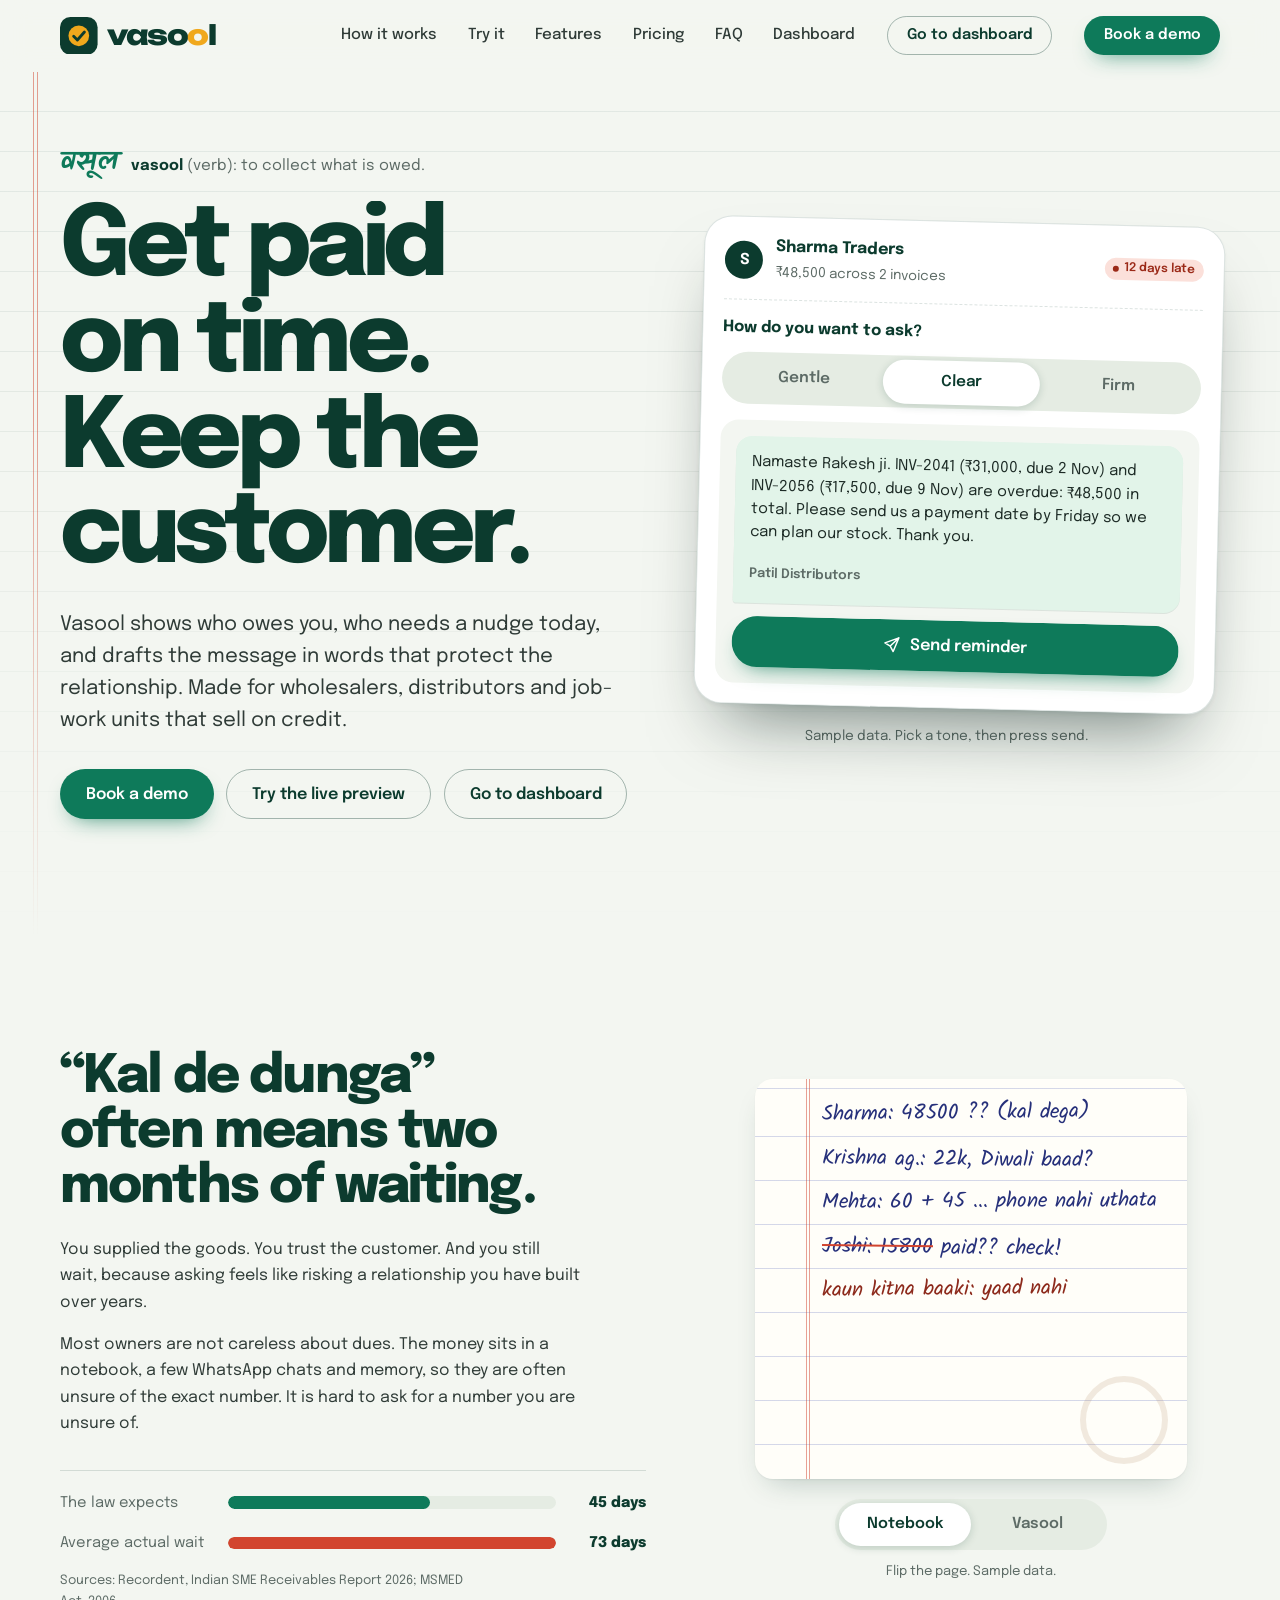
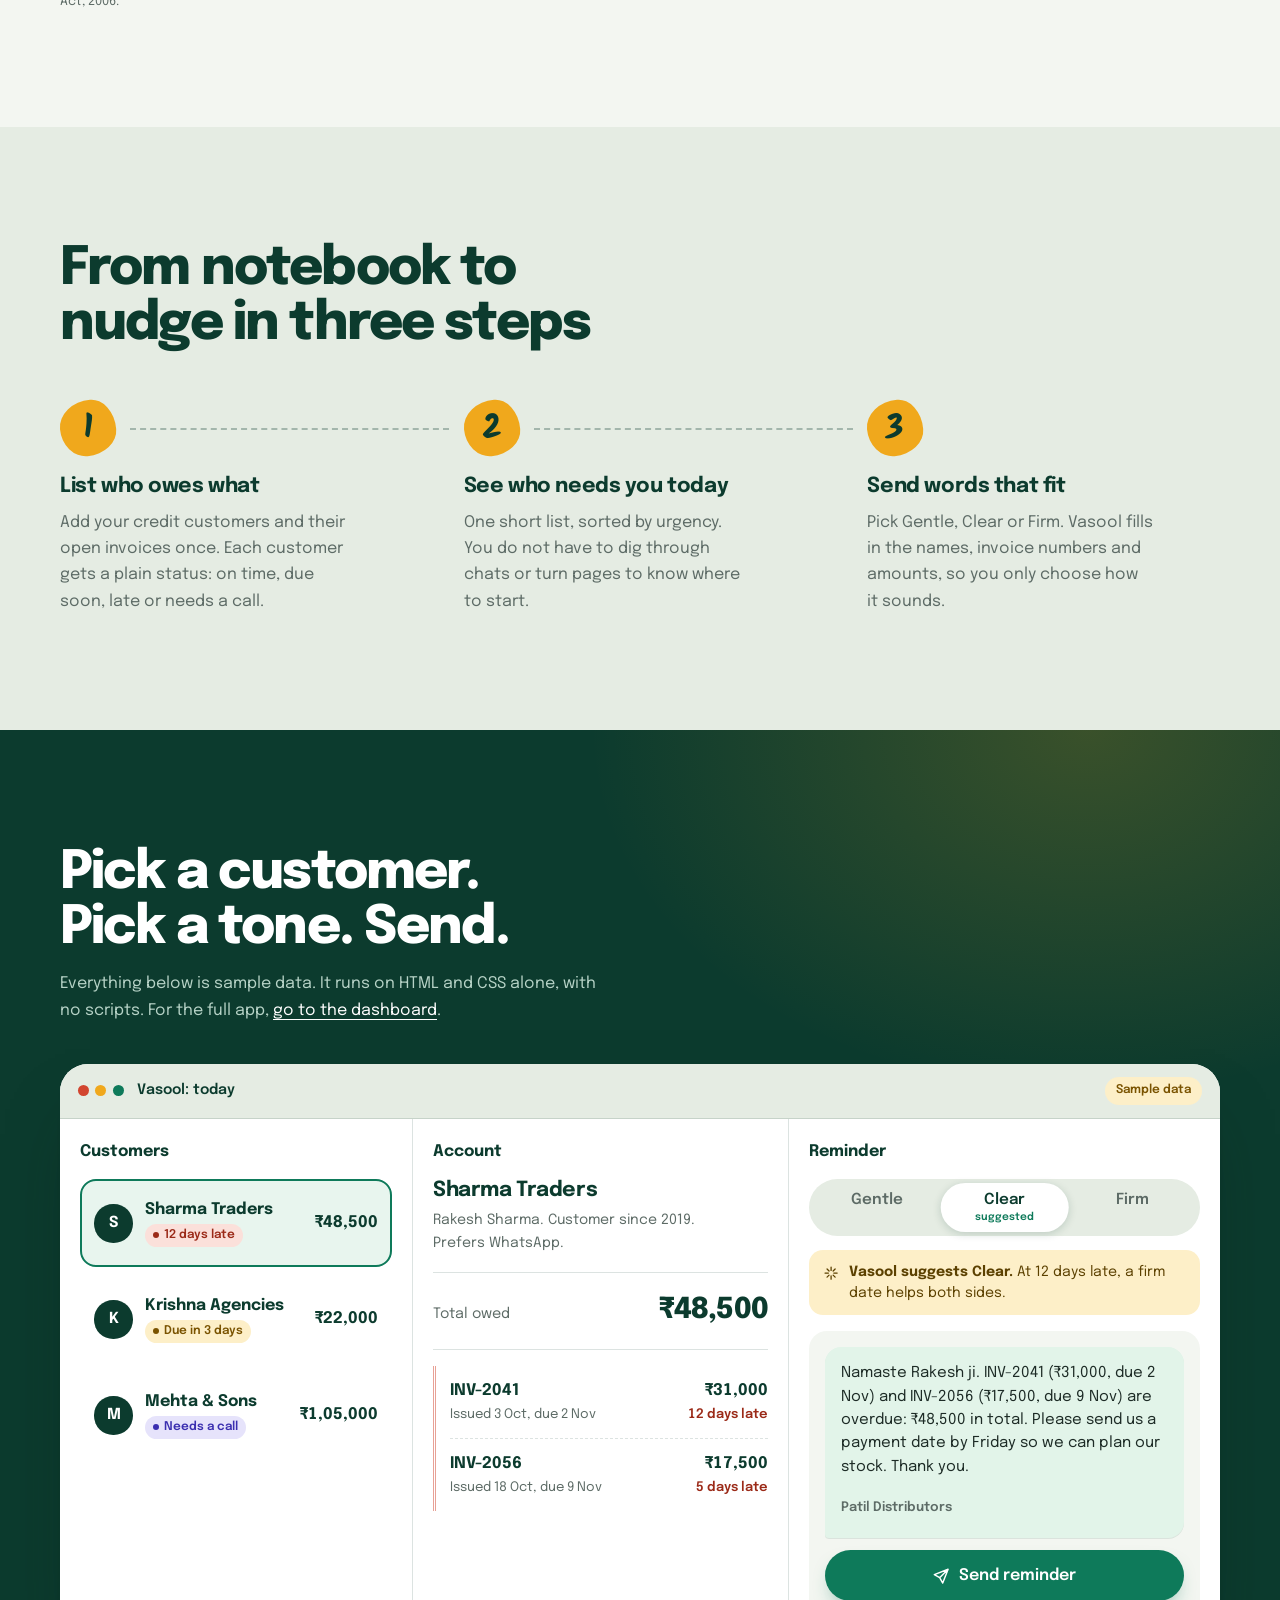
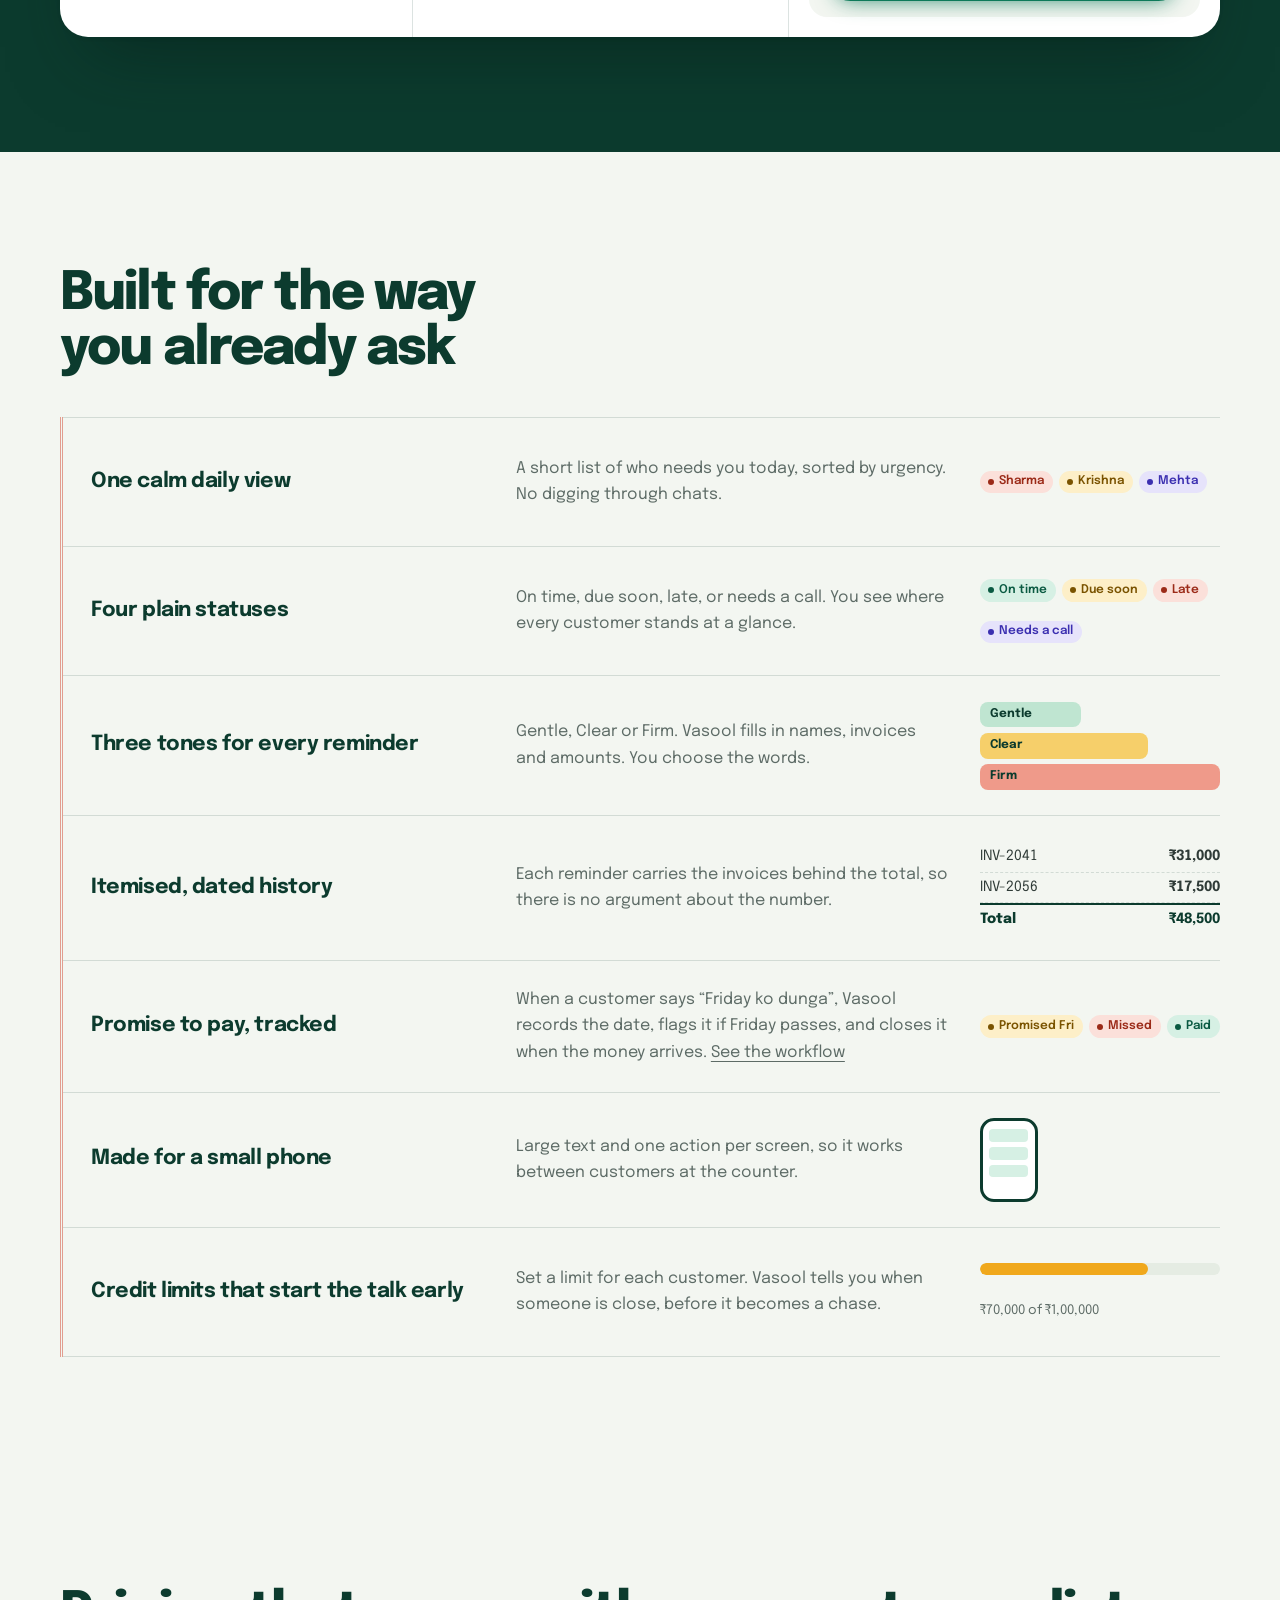
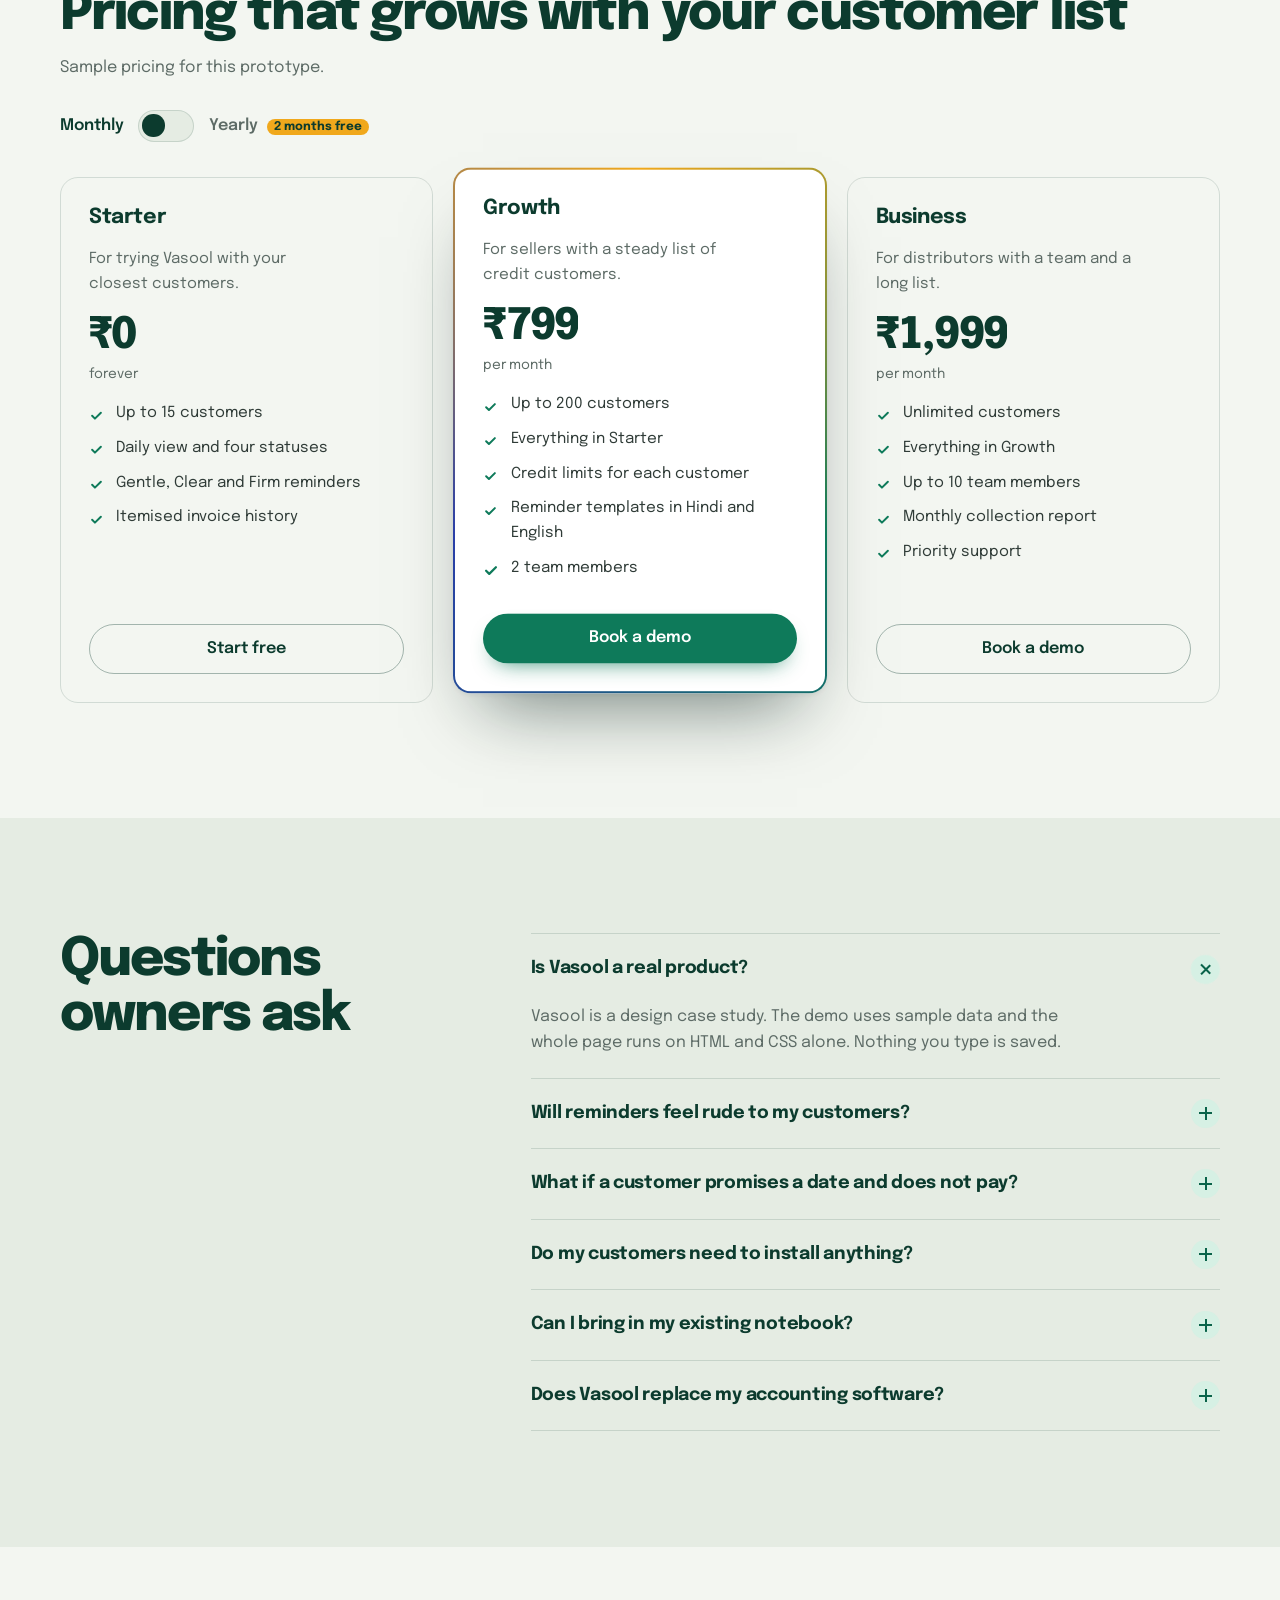
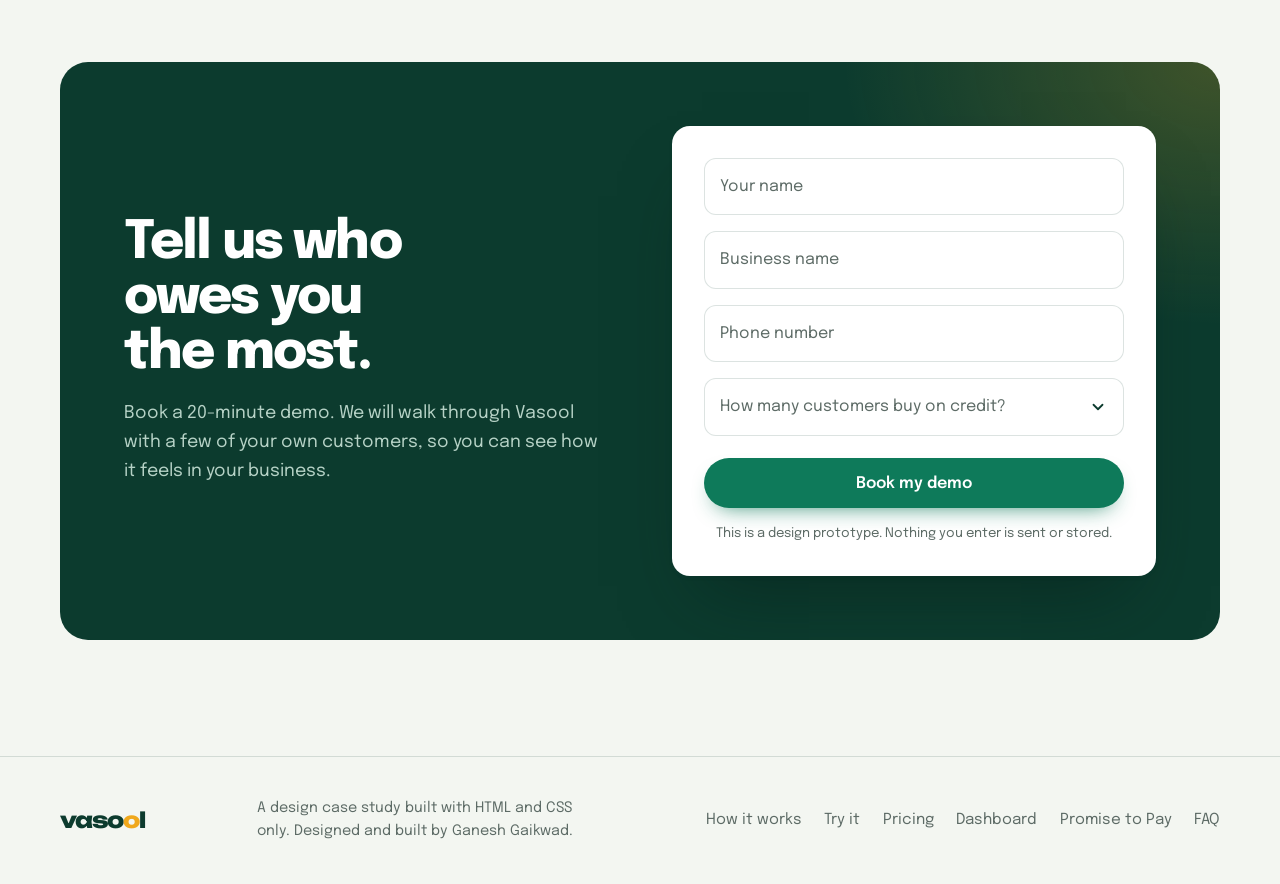
==== commit 823e0c06: "Add dashboard and Promise to Pay workflow" ====
--- a/index.html
+++ b/index.html
@@ -410,6 +410,13 @@
             </div>
           </li>
           <li class="row">
+            <h3>Promise to pay, tracked</h3>
+            <p>When a customer says “Friday ko dunga”, Vasool records the date, flags it if Friday passes, and closes it when the money arrives. <a href="promise.html" style="text-underline-offset:4px">See the workflow</a></p>
+            <div class="viz viz-promise" aria-hidden="true">
+              <span class="chip soon">Promised Fri</span><span class="chip late">Missed</span><span class="chip ok">Paid</span>
+            </div>
+          </li>
+          <li class="row">
             <h3>Made for a small phone</h3>
             <p>Large text and one action per screen, so it works between customers at the counter.</p>
             <div class="viz viz-phone" aria-hidden="true">
@@ -505,6 +512,10 @@
             <p>Every reminder can start Gentle. Clear and Firm are one tap away, and Vasool suggests the tone that fits how late the payment is.</p>
           </details>
           <details name="faq">
+            <summary>What if a customer promises a date and does not pay?</summary>
+            <p>Vasool records the promise, flags it when the date passes, and suggests a kind next step based on that customer’s history. When the money arrives, the promise closes by itself. <a href="promise.html" style="text-underline-offset:4px">See the full Promise to Pay workflow</a>.</p>
+          </details>
+          <details name="faq">
             <summary>Do my customers need to install anything?</summary>
             <p>No. A reminder is a plain message your customer can read on any phone.</p>
           </details>
@@ -585,6 +596,7 @@
         <a href="#try">Try it</a>
         <a href="#pricing">Pricing</a>
         <a href="dashboard.html">Dashboard</a>
+        <a href="promise.html">Promise to Pay</a>
         <a href="#faq">FAQ</a>
       </nav>
     </div>
